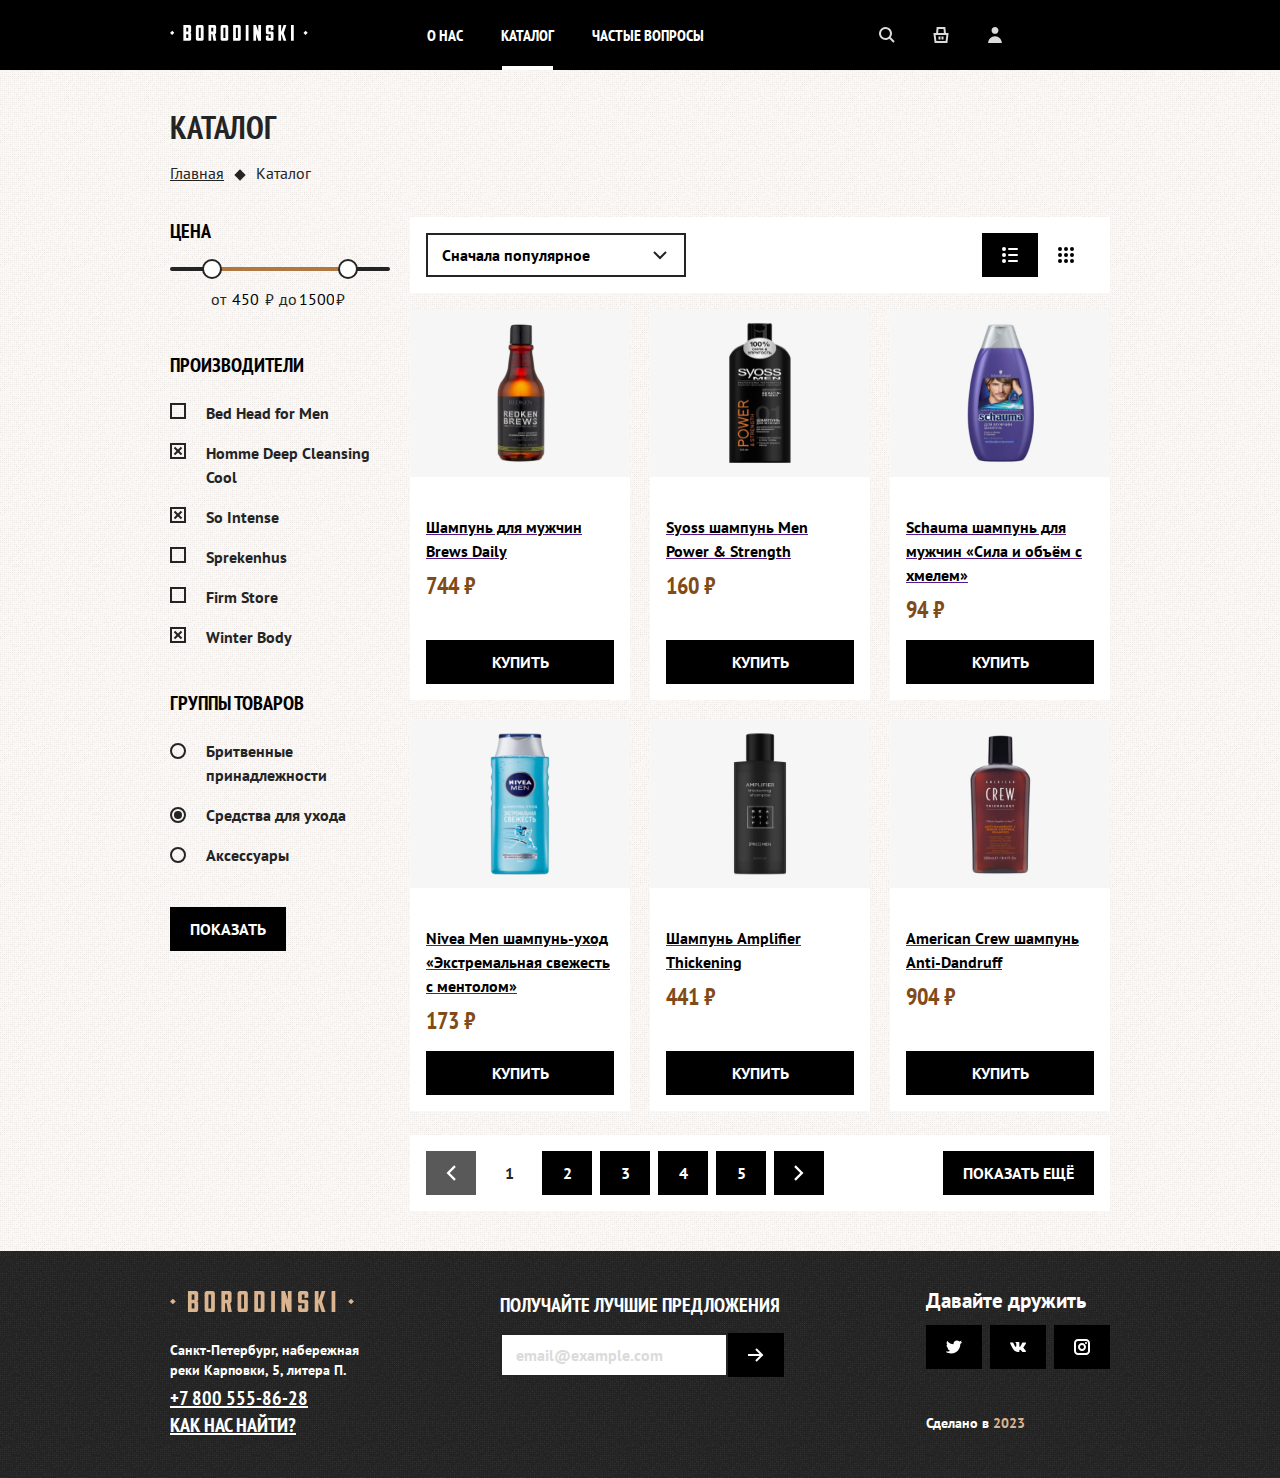
==== catalog.html @ c869b773 "чекбоксы, исправление ошибок в разметке" ====
<!DOCTYPE html>
<html lang="ru">
<head>
    <meta charset="UTF-8">
    <meta http-equiv="X-UA-Compatible" content="IE=edge">
    <meta name="viewport" content="width=device-width, initial-scale=1.0">
    <meta name="keywords" content="шампуни, гели, аксессуары, для мужчин">
    <meta name="description" content="Каталог барбершопа «Бородинский». Лучшие шампуни и аксессуары у нас!">
    <link rel="stylesheet" href="css/style.css">
    <link type="image/x-icon" href="images/icons/icons8-парикмахерская-16.png" rel="icon">
    <title>Каталог</title>
</head>
<body>
    <header class="page-header">
        <nav class="navigation">
            <a class="navigation-logo" href="index.html">
                <img class="page-header-logo" src="images/logo.png" alt="Логотип барбершоп «Бородинский»" width="138px" height="16px">
            </a>
            <ul class="navigation-list">
                <li class="navigation-item">
                  <a class="navigation-link" href="about.html">О нас</a>
                </li>
                <li class="navigation-item">
                  <a class="navigation-link navigation-link-current" href="catalog.html">Каталог</a>
                </li>
                <li class="navigation-item">
                  <a class="navigation-link" href="faq.html">Частые вопросы</a>
                </li>
              </ul>
              <ul class="navigation-list navigation-user">
                <li class="navigation-item">
                  <a class="navigation-link" href="#">
                    <svg class="navigation-icon" aria-hidden="true" focusable="false" width="16" height="16" xmlns="http://www.w3.org/2000/svg">
                      <path fill-rule="evenodd" clip-rule="evenodd" d="M11 6.5a4.5 4.5 0 11-9 0 4.5 4.5 0 019 0zm-.665 5.249a6.5 6.5 0 111.414-1.414l3.958 3.958-1.414 1.414-3.958-3.958z" />
                    </svg>
                    <span class="visually-hidden">Поиск</span>
                  </a>
                </li>
                <li class="navigation-item">
                  <a class="navigation-link" href="#">
                    <svg class="navigation-icon" aria-hidden="true" focusable="false" width="16" height="16" xmlns="http://www.w3.org/2000/svg">
                      <path fill-rule="evenodd" clip-rule="evenodd" d="M3.09 6L3.577.905 3.662 0h8.676l.086.905L12.909 6h2.724l-.14 1.124-1 8-.11.876H1.617l-.11-.876-1-8L.368 6H3.09zM5.1 6h5.8l-.38-4H5.48L5.1 6zm-1.717 8l-.75-6h10.734l-.75 6H3.383zM8.5 9.5v3h2v-3h-2zm-3 3v-3h2v3h-2z" />
                    </svg>
                    <span class="visually-hidden">Корзина</span>
                  </a>
                </li>
                <li class="navigation-item">
                  <a class="navigation-link" href="#">
                    <svg class="navigation-icon" width="16" height="16" viewBox="0 0 12 14" fill="none" xmlns="http://www.w3.org/2000/svg">
                        <path fill-rule="evenodd" clip-rule="evenodd" d="M6 6C7.65685 6 9 4.65685 9 3C9 1.34315 7.65685 0 6 0C4.34315 0 3 1.34315 3 3C3 4.65685 4.34315 6 6 6ZM6 8C2.68629 8 0 10.6863 0 14H12C12 10.6863 9.31371 8 6 8Z"/>
                    </svg>
                    <span class="visually-hidden">Профиль</span>
                  </a>
                </li>
              </ul>
        </nav>
    </header>

    <main class="main-inner">         
        <div class="page-container">
            <header class="inner-header">
                <h1 class="inner-header-title">Каталог</h1>
                <ul class="breadcrumbs">
                    <li class="breadcrumbs-item">
                        <a href="index.html" class="breadcrumbs-link">Главная</a>
                    </li>
                    <li class="breadcrumbs-item">
                        <a href="#" class="breadcrumbs-link">Каталог</a>
                    </li>
                </ul>
            </header>
            <section class="catalog-products">
                <h2 class="visually-hidden" hidden>Список товаров с фильтрами</h2>
                <section class="catalog-products">
                    <!--временно добавим атрибут hidden, чтобы заголовок не рушил сетку-->
                    <h2 class="visually-hidden" hidden>Список товаров с фильтрами</h2>
                    <!-- Фильтрация -->
                    <form class="catalog-filter" action="https://echo.htmlacademy.ru/" method="get">
                        <fieldset class="catalog-filter-group">
                            <legend class="catalog-filter-title">Цена</legend>
              
                            <div class="range">
                                <div class="range-scale">
                                    <div class="range-bar" style="left: 42px; width: 136px">
                                        <button class="range-toggle toggle-min">
                                            <span class="visually-hidden">Изменить минимальную цену.</span>
                                        </button>
                                        <button class="range-toggle toggle-max">
                                            <span class="visually-hidden">Изменить максимальную цену.</span>
                                        </button>
                                    </div>
                                </div>
              
                                <div class="range-wrapper-inputs">
                                    <label class="catalog-filter-label">
                                        от <input class="range-input" type="number" value="450" name="min-price" style="width: 39px"> ₽
                                    </label>
                                    <label class="catalog-filter-label">
                                        до <input class="range-input" type="number" value="1500" name="max-price" style="width: 39px"> ₽
                                    </label>
                                </div>
                            </div>
                          </fieldset>

                      <fieldset class="catalog-filter-group">
                        <legend class="catalog-filter-title">Производители</legend>
                        <ul class="catalog-filter-list">
                          <li class="catalog-filter-item">
                            <label class="control">
                                <input class="visually-hidden control-input" type="checkbox" name="bed-head-for-men">
                                <span class="control-mark"></span>
                                <span class="control-label">Bed Head for Men</span>
                            </label>
                          </li>
                          <li class="catalog-filter-item">
                            <label class="control">
                                <input class="visually-hidden control-input" type="checkbox" name="homme-deep-cleansing-cool" checked>
                                <span class="control-mark"></span>
                                <span class="control-label">Homme Deep Cleansing Cool</span>
                            </label>
                          </li>
                          <li class="catalog-filter-item">
                            <label class="control">
                                <input class="visually-hidden control-input" type="checkbox" name="so-intense" checked>
                                <span class="control-mark"></span>
                                <span class="control-label">So Intense</span>
                            </label>
                          </li>
                          <li class="catalog-filter-item">
                            <label class="control">
                                <input class="visually-hidden control-input" type="checkbox" name="sprekenhus">
                                <span class="control-mark"></span>
                                <span class="control-label">Sprekenhus</span>
                            </label>
                          </li>
                          <li class="catalog-filter-item">
                            <label class="control">
                                <input class="visually-hidden control-input" type="checkbox" name="firm-storе">
                                <span class="control-mark"></span>
                                <span class="control-label">Firm Storе</span>
                            </label>
                          </li>
                          <li class="catalog-filter-item">
                            <label class="control">
                                <input class="visually-hidden control-input" type="checkbox" name="winter-body" checked>
                                <span class="control-mark"></span>
                                <span class="control-label">Winter Body</span>
                            </label>
                          </li>
                        </ul>
                      </fieldset>
              
                      <fieldset class="catalog-filter-group">
                        <legend class="catalog-filter-title">Группы товаров</legend>
                        <ul class="catalog-filter-list">
                          <li class="catalog-filter-item">
                            <label class="control">
                              <input class="visually-hidden control-input" type="radio" name="product-group" value="shaving-supplies">
                              <span class="control-mark"></span>
                            <span class="control-label">Бритвенные принадлежности</span>
                            </label>
                          </li>
                          <li class="catalog-filter-item">
                            <label class="control">
                              <input class="visually-hidden control-input" type="radio" name="product-group" value="care-products" checked>
                              <span class="control-mark"></span>
                            <span class="control-label">Средства для ухода</span>
                            </label>
                          </li>
                          <li class="catalog-filter-item">
                            <label class="control">
                              <input class="visually-hidden control-input" type="radio" name="product-group" value="accessories">
                              <span class="control-mark"></span>
                            <span class="control-label">Аксессуары</span>
                            </label>
                          </li>
                        </ul>
                      </fieldset>
                      <button class="button" type="submit">Показать</button>
                    </form>
                <div class="catalog-right-column">
                        <div class="sorting-container">
                            <form class="sorting-type">
                              <div class="select">
                                  <label class="visually-hidden" for="sorting">Сортировка</label>
                                  <select class="select-control" id="sorting" name="sorting">
                                    <option value="popular">Сначала популярное</option>
                                    <option value="cheap">Сначала дешёвое</option>
                                    <option value="expensive">Сначала дорогое</option>
                                  </select>
                              </div>
                              <button class="visually-hidden" type="submit">Отсортировать продукты</button>
                            </form>
                  
                            <a href="#" class="card-grid-toggle" >
                                <svg width="16" height="16" aria-hidden="true" focusable="false" xmlns="http://www.w3.org/2000/svg" viewBox="0 0 16 16">
                                    <path d="M2 0a2 2 0 100 4 2 2 0 000-4zm0 6a2 2 0 100 4 2 2 0 000-4zm-2 8a2 2 0 114 0 2 2 0 01-4 0zM7 1a1 1 0 000 2h8a1 1 0 100-2H7zM6 8a1 1 0 011-1h8a1 1 0 110 2H7a1 1 0 01-1-1zm1 5a1 1 0 100 2h8a1 1 0 100-2H7z" />
                                </svg>
                                <span class="visually-hidden">Показать список</span>
                            </a>
                            <a href="#" class="card-grid-toggle card-grid-toggle-current" >
                                <svg width="16" height="16" viewbox="0 0 16 16" fill="none" xmlns="http://www.w3.org/2000/svg"><path fill-rule="evenodd" clip-rule="evenodd" d="M0 2a2 2 0 1 1 4 0 2 2 0 0 1-4 0Zm6 0a2 2 0 1 1 4 0 2 2 0 0 1-4 0Zm10 0a2 2 0 1 0-4 0 2 2 0 0 0 4 0ZM0 8a2 2 0 1 1 4 0 2 2 0 0 1-4 0Zm10 0a2 2 0 1 0-4 0 2 2 0 0 0 4 0Zm2 0a2 2 0 1 1 4 0 2 2 0 0 1-4 0Zm-8 6a2 2 0 1 0-4 0 2 2 0 0 0 4 0Zm2 0a2 2 0 1 1 4 0 2 2 0 0 1-4 0Zm10 0a2 2 0 1 0-4 0 2 2 0 0 0 4 0Z"/>
                                </svg>
                                <span class="visually-hidden">Показать карточки</span>
                            </a>
                        </div>
                    <ul class="product-list">
                        <li class="product-card">
                            <a href="product.html" class="product-card-image-link">
                                <img class="product-card-image" src="images/images-catalog/catalog-1.jpg" alt="" width="220px" height="168px">                                
                            </a>
                            <div class="product-card-content">
                                <a href="" class="product-card-title-link">
                                    <h3 class="product-card-title">
                                        Шампунь для мужчин Brews Daily
                                    </h3>
                                </a>
                                <span class="product-card-price">
                                    744 ₽
                                </span>
                                <a href="#" class="product-card-button button">
                                    Купить
                                </a>
                            </div>
                        </li>
                        <li class="product-card">
                            <a href="#" class="product-card-image-link">
                                <img class="product-card-image" src="images/images-catalog/catalog-2.jpg" alt="" width="220px" height="168px">      
                            </a>
                            <div class="product-card-content">
                                <a href="" class="product-card-title-link">
                                    <h3 class="product-card-title">
                                        Syoss шампунь Men Power & Strength
                                    </h3>
                                </a>
                                <span class="product-card-price">
                                    160 ₽
                                </span>
                                <a href="#" class="product-card-button button">
                                    Купить
                                </a>
                            </div>
                        </li>
                        <li class="product-card">
                            <a href="#" class="product-card-image-link">
                                <img class="product-card-image" src="images/images-catalog/catalog-3.jpg" alt="" width="220px" height="168px">                                
                            </a>
                            <div class="product-card-content">
                                <a href="" class="product-card-title-link">
                                    <h3 class="product-card-title">
                                        Schauma шампунь для мужчин «Сила и объём с хмелем»
                                    </h3>
                                </a>
                                <span class="product-card-price">
                                    94 ₽
                                </span>
                                <a href="#" class="product-card-button button">
                                    Купить
                                </a>
                            </div>
                        </li>
                        <li class="product-card">
                            <a href="#" class="product-card-image-link">
                                <img class="product-card-image" src="images/images-catalog/catalog-4.jpg" alt="" width="220px" height="168px">                                
                            </a>
                            <div class="product-card-content">
                                <a class="product-card-title-link" href="">
                                    <h3 class="product-card-title">
                                        Nivea Men шампунь-уход  «Экстремальная свежесть с ментолом»
                                    </h3>
                                </a>
                                <span class="product-card-price">
                                    173 ₽
                                </span>
                                <a href="#" class="product-card-button button">
                                    Купить
                                </a>
                            </div>
                        </li>
                        <li class="product-card">
                            <a href="#" class="product-card-image-link">
                                <img class="product-card-image" src="images/images-catalog/catalog-5.jpg" alt="" width="220px" height="168px">                               
                            </a>
                            <div class="product-card-content">
                                <a href="" class="product-card-title-link"">
                                    <h3 class="product-card-title">
                                        Шампунь Amplifier Thickening
                                    </h3>
                                </a>
                                <span class="product-card-price">
                                    441 ₽
                                </span>
                                <a href="#" class="product-card-button button">
                                    Купить
                                </a>
                            </div>
                        </li>
                        <li class="product-card">
                            <a href="#" class="product-card-image-link">
                                <img class="product-card-image" src="images/images-catalog/catalog-6.jpg" alt="" width="220px" height="168px">                          
                            </a>
                            <div class="product-card-content">
                                <a href="" class="product-card-title-link">
                                    <h3 class="product-card-title">
                                        American Crew шампунь Anti-Dandruff
                                    </h3>
                                </a>
                                <span class="product-card-price">
                                    904 ₽
                                </span>
                                <a href="#" class="product-card-button button">
                                    Купить
                                </a>
                            </div>
                        </li>
                    </ul>
                    <div class="pagination-container">
                        <ul class="pagination">
                            <li class="pagination-item">
                                <a class="pagination-link pagination-prev pagination-disabled">
                                    <span class="visually-hidden">Предыдущая страница</span>
                                </a>
                            </li>
                            <li class="pagination-item">
                                <a class="pagination-link pagination-current">1</a>
                            </li>
                            <li class="pagination-item">
                                <a href="#" class="pagination-link">2</a>
                            </li>
                            <li class="pagination-item">
                                <a href="#" class="pagination-link">3</a>
                            </li>
                            <li class="pagination-item">
                                <a href="#" class="pagination-link">4</a>
                            </li>
                            <li class="pagination-item">
                                <a href="#" class="pagination-link">5</a>
                            </li>
                            <li class="pagination-item">
                                <a class="pagination-link pagination-next" href="#">
                                    <span class="visually-hidden">Следующая страница</span>
                                </a>
                            </li>
                        </ul>
                        <button class="button pagination-show-more" type="button">Показать ещё</button>
                    </div>
                </div>
            </section>
        </div>
    </main>

    <footer class="page-footer">
        <div class="page-footer-container">
            <section class="footer-contacts">
                <h2 class="visually-hidden">Контакты</h2>
                <img class="footer-contacts-logo" src="images/logo-footer.svg" alt="Логотип барбершоп «Бородинский»" >
                <address>
                    <p class="about-text">Санкт-Петербург, набережная реки Карповки, 5, литера П.</p>
                    <a class="footer-contacts-address-phone" href="tel:+78005558628">+7 800 555-86-28</a>
                </address>
                <a href="#" class="footer-contacts-map-link">Как нас найти?</a>
            </section>
            <section class="newsletter">
                <h2 class="page-footer-title">Получайте лучшие предложения</h2>
                <form class="newsletter-form" action="https://echo.htmlacademy.ru/" method="post">
                    <p class="newsletter-email">
                        <label class="visually-hidden" for="newsletter-email">Email</label>
                        <input class="field" id="newsletter-email" type="email" placeholder="email@example.com" name="newsletter-email" required>
                    </p>
                    <button class="button newsletter-button" type="submit">
                        <span class="visually-hidden">Отправить</span>
                    </button>
                </form>
            </section>
            <section class="footer-social">
                <h2 class="footer-social-title">Давайте дружить</h2>
                <ul class="footer-social-list">
                    <li class="footer-social-item">
                        <a class="footer-social-link footer-social-tw" href="#">
                            <span class="visually-hidden">Твиттер</span>
                        </a>
                    </li>
                    <li class="footer-social-item">
                        <a class="footer-social-link footer-social-vk" href="#">
                            <span class="visually-hidden">Вконтакте</span>
                        </a>
                    </li>
                    <li class="footer-social-item">
                        <a class="footer-social-link footer-social-instagram" href="#" >
                            <span class="visually-hidden">Инстаграм</span>
                        </a>
                    </li>
                </ul>
                <p class="about-text">Сделано в <span class="year">2023</span></p>
            </section>
        </div>
    </footer>
</body>
</html>
---- css/style.css ----
*:not(a), /* Исправление отцентровки иконок в навигации сайта*/
*::after,
*::before {
    box-sizing: border-box;
    margin: 0;
    padding: 0;
}

@font-face {
    font-family: "PT Sans";
    font-style: normal;
    font-weight: 400;
    font-display: swap;
    src: url(../fonts/PTSans-Regular.ttf) format("truetype");
    font-display: swap;
}

@font-face {
    font-family: "PT Sans";
    font-style: italic;
    font-weight: 400;
    font-display: swap;
    src: url(../fonts/PTSans-Italic.ttf) format("truetype");
    font-display: swap;
}

@font-face {
    font-family: "PT Sans";
    font-style: normal;
    font-weight: 700;
    font-display: swap;
    src: url(../fonts/PTSans-Bold.ttf) format("truetype");
    font-display: swap;
}

@font-face {
    font-family: "PT Sans";
    font-style: italic;
    font-weight: 700;
    font-display: swap;
    src: url(../fonts/PTSans-BoldItalic.ttf) format("truetype");
    font-display: swap;
}

@font-face {
    font-family: "PT Sans Narrow";
    font-style: normal;
    font-weight: 700;
    font-display: swap;
    src: url(../fonts/PTSansNarrow-Bold.ttf) format("truetype");
    font-display: swap;
}

html {
    height: 100%;
}

body {
    display: flex;
    flex-direction: column;
    min-height: 100%;
    font-family: "PT Sans", sans-serif;
    font-size: 16px;
    line-height: 24px;
    color: #242424;
    background-color: #fbf7f4;
}

.visually-hidden {
    position: absolute;
    width: 1px;
    height: 1px;
    clip: rect(0 0 0 0);
    overflow: hidden;
}

.button {
    display: inline-block;
    box-sizing: border-box;
    padding: 14px 20px;
    font-family: "PT Sans", sans-serif;
    font-size: 16px;
    line-height: 16px;
    font-weight: 700;
    text-align: center;
    color: #FFFFFF;
    background-color: #000000;
    border: none;
    text-transform: uppercase;
    text-decoration: none;
    cursor: pointer;
}

.button:hover,
.footer-social-link:hover {
    background-color: #814B18;
}

.button:focus,
.footer-social-link:focus {
    outline: 2px solid #dbb590;
    background-color: #4e2e0e;
}

.button:disabled {
    color: #e7e7e7;
    background-color: #595959;
}

.button:disabled:hover {
    background-color: #595959;
    outline: none;
    cursor: default;
}

.button-all {
    padding-right: 44px;
    background-image: url(../images/icons/arrow-right.svg);
    background-repeat: no-repeat;
    background-size: 16px 16px;
    background-position: center right 15px;
}

.button-feedback {
    background-color: #FFFFFF;
    color: #242424;
}

.button-feedback:hover {
    background-color: #DBB590;
  }
  
  .button-feedback:focus {
    outline: 2px solid #AF7842;
    background-color: #DBB590;
  }

.button + .button {
    margin-left: 16px;
}

.page-header {
    color: #FFFFFF;
    background: #000000;
}

.navigation {
    display: flex;
    width: 940px;
    margin: 0 auto;
}

.navigation-list {
    display: flex;
    flex-wrap: wrap;
    width: 470px;
    list-style-type: none;
}

.navigation-user  {
    max-width: 250px;
    margin-left: auto;
}

.navigation-link {
    position: relative;
    display: block;
    padding: 24px 19px;
    font-family: "PT Sans Narrow", sans-serif;
    line-height: 22px;
    font-weight: 700;
    text-align: center;
    color: #FFFFFF;
    background-color: #000000;
    text-decoration: none;
    text-transform: uppercase;
}

.navigation-link:hover {
    background-color: #595959;
}

.navigation-link:focus {
    box-shadow: inset 0 0 0 4px #e7e7e7;
    outline: none;
}

.navigation-user .navigation-link {
    min-width: 16px;
    min-height: 22px;
}

.navigation-link-login {
    padding-left: 44px;
}

.navigation-link-login .navigation-icon {
    right: auto;
    left: 20px;
    margin: auto 0;
}

.navigation-icon {
    position: absolute;
    top: 0;
    right: 0;
    bottom: 0;
    left: 0;
    margin: auto;
    fill: #DBDBDB;
}

.navigation-link:hover .navigation-icon {
    fill: #242424;
}

.navigation-link:focus .navigation-icon {
    fill: #DBDBDB;
}

.navigation-link-current::before {
    position: absolute;
    right: 20px;
    left: 20px;
    bottom: 0;
    height: 4px;
    background-color: #FFFFFF;
    content: "";
}

.main-container {
    flex-grow: 1;
    padding-top: 64px;
    padding-bottom: 60px;
}

.main-index {
    background-image: url(../images/index-bg.jpg);
    background-color: #000000;
    background-size: 100% auto;
    background-repeat: no-repeat;
    color: #FFFFFF;
}

.main-inner {
    padding: 40px;
    color:#242424;
    background-color: #FBF7F4;
    background-image: url(../images/noisy-texture-80x80-o8-d27-c-1f1f1f-t1\ 3.png);
}

.page-container {
    width: 940px;
    margin: 0 auto;
}

.logo {
    display: block;
    margin: 0 auto;
    margin-bottom: 64px;
}

.advantages {
    padding-bottom: 68px;
}

.advantages-title {
    position: relative;
    font-family: 'PT Sans Narrow', sans-serif;
    font-style: normal;
    font-weight: 700;
    font-size: 32px;
    line-height: 35px;
    text-transform: uppercase;
    color: #FFFFFF;
    margin-bottom: 56px;
}

.advantages-title::before {
    position: absolute;
    bottom: -40px;
    left: 50%;
    width: 18px;
    height: 18px;
    margin-left: -9px;
    background-color: #FFFFFF;
    content: "";
    transform: rotate(45deg);
}

.advantages-list {
    display: flex;
    justify-content: space-between;
    text-align: center;
    list-style-type: none;
    color: #FFFFFF;
}

.advantages-item {
    width: 277px;
}

.index-columns {
    position: relative;
    display: flex;
    justify-content: space-between;
    color: #242424;
    background: url(../images/noisy-texture-80x80-o8-d27-c-1f1f1f-t1\ 3.png), #FBF7F4;
    margin-bottom: 32px;
    padding: 40px;
}

.index-columns::after {
    content: "";
    position: absolute;
    top: 40px;
    bottom: 40px;
    width: 0;
    border-right: 1px dashed #595959;
}

.index-columns:first-of-type::after {
    left: 470px;
}

.index-columns:last-of-type::after {
    left: 430px;
}

.index-columns:last-child {
    margin-bottom: 0;
}

.services {
    width: 390px;
    text-transform: uppercase;
}

.services-title {
    font-family: 'PT Sans Narrow', sans-serif;
    font-style: normal;
    font-weight: 700;
    font-size: 32px;
    line-height: 35px;
    text-transform: uppercase;
    margin-bottom: 28px;
}

.services-list {
    font-size: 20px;
    line-height: 28px;
    font-weight: 700;
    list-style-type: none;
    margin-bottom: 30px;
}

.services-item {
    display: flex;
    align-items: baseline;
    justify-content: space-between;
    margin-bottom: 22px;
}

.services-item::before {
    flex-grow: 1;
    order: 2;
    margin-right: 16px;
    margin-left: 16px;
    border-bottom: 2px dotted rgba(89, 89, 89, 0.5);
    content: "";
}

.services-price {
    order: 3;
    color: #AF7842;
}

.gallery-title {
    font-family: 'PT Sans Narrow', sans-serif;
    font-style: normal;
    font-weight: 700;
    font-size: 32px;
    line-height: 35px;
    text-transform: uppercase;
    color: #242424;
    margin-bottom: 28px;
}

.gallery {
    width: 390px;
}

.slider-wrapper {
    position: relative;
}

.slider-image {
    display: block;
}

.slider-controls {
    position: absolute;
    top: 50%;
    display: flex;
    justify-content: space-between;
    width: 100%;
    transform: translateY(-50%);
}

.slider-button {
    width: 48px;
    height: 60px;
    color: #FFFFFF;
    background-color: #000000;
    border: none;
    background-image: url(../images/icons/arrow-right.svg);
    background-position:  center;
    background-repeat: no-repeat; 
    cursor: pointer;
}

.slider-button:hover {
    background-color: #814b18;
}

.slider-button:focus {
    outline: 2px solid #DBB590;
    background-color: #4e2e03;
}

.slider-prev {
    transform: rotate(180deg);
}

.slider-pagination {
    display: flex;
    flex-wrap: wrap;
    justify-content: center;
    list-style-type: none;
}

.slider-pagination-item {
    margin: 0 4px;
}

.slider-pagination-button {
    width: 8px;
    height: 8px;
    background-color: #bdbdbd;
    border: none;
    border-radius: 50%;
    cursor: pointer;
}

.slider-pagination-button:hover {
    background-color: #af7842;
    transition: 0.2s;
}

.slider-pagination-button:focus {
    outline: none;
    background-color: #dbb590;
}

.slider-pagination-button-current {
    background-color: #000000;
}

.contacts {
    font-weight: 700;
    width: 350px;
}

.contacts-title {
    font-family: 'PT Sans Narrow', sans-serif;
    font-style: normal;
    font-size: 32px;
    line-height: 35px;
    text-transform: uppercase;
    margin-bottom: 24px;
}

.contacts-subtitle {
    font-family: 'PT Sans Narrow', sans-serif;
    font-style: normal;
    font-size: 20px;
    line-height: 28px;
    text-transform: uppercase;
    color: #AF7842;
    margin-bottom: 8px;
}

.contacts-schedule {
    list-style-type: none;
}

.contacts-navigation {
    margin-top: 21px; 
}

.contacts-address-text {
    font-family: 'PT Sans', sans-serif;
    font-style: normal;
    font-weight: 700;
    font-size: 16px;
    line-height: 24px;
    color: #242424;
    margin-bottom: 8px;
}

.contacts-phone {
    display: block;
    font-family: 'PT Sans Narrow', sans-serif;
    font-style: normal;
    font-size: 24px;
    line-height: 29px;
    text-decoration-line: underline;
    text-transform: uppercase;
    color: #242424;
    margin-bottom: 22px;
}

.appointment {
    width: 430px;
}

.appointment-info {
    font-family: 'PT Sans', sans-serif;
    font-style: normal;
    font-weight: 400;
    font-size: 14px;
    line-height: 20px;
    color: #595959;
    margin-bottom: 24px;
}

.appointment-title {
    font-family: 'PT Sans Narrow', sans-serif;
    font-style: normal;
    font-weight: 700;
    font-size: 32px;
    line-height: 35px;
    text-transform: uppercase;
    color: #242424;
    margin-bottom: 28px;
}

.appointment-form {
    display: grid;
    grid-template-columns: 115px 74px 208px;
    gap: 20px;
}

.appointment-form-name {
    grid-column: 1 / -1;
}

.appointment-submit {
    grid-column: 1 / -1;
    justify-self: start;
    margin-top: 9px;
}

.field-group label,
.field-group input {
    display: block;
    width: 100%;
}

.field-group {
    display: flex;
    flex-direction: column;
}

.field {
    padding: 8px 14px;
    background-color: #FFFFFF;
    border: 2px solid #242424;
    font-family: inherit;
    font-style: normal;
    font-weight: 700;
    font-size: 16px;
    line-height: 24px;
    color: #BDBDBD;
}

.field:hover, 
.field:focus {
    border-color: #af7842;
}

.field:focus {
    outline: 2px solid #DBB590;
}

.field:disabled,
.field:disabled:hover {
    color: #595959;
    background-color: #dbb590;
    border-color: #595959;
}

.field:invalid {
    box-shadow: none;
}

.field:focus:invalid {
    border-color: #ea5454;
}

.field::placeholder {
    color: #DBDBDB;
    opacity: 1;
}

.form-label {
    line-height: 22px;
    font-weight: 700;
    text-transform: uppercase;
    color: #242424;
    margin-bottom: 8px;
}

.form-label-icon {
    position: relative;
    padding-right: 16px;
}

.info {
    position: absolute;
    width: 16px;
    height: 16px;
    margin-top: 4px;
    margin-left: 2px;
    background-color: transparent;
    border: none;
    background-image: url(../images/icons/info.svg);
    background-repeat: no-repeat;
    background-position: center;
}

.page-footer {
    font-family: 'PT Sans', sans-serif;
    font-style: normal;
    font-weight: 700;
    font-size: 14px;
    line-height: 20px;
    color: #FFFFFF;
    background: url(../images/bg-footer.png), #242424;
    background-repeat: repeat;
}

.page-footer-container {
    display: flex;
    width: 940px;
    margin: 0 auto;
    padding: 40px 0;
}

.footer-contacts-logo {
    display: block;
    margin-bottom: 27px;
}

.page-footer-title {
    display: block;
    font-family: 'PT Sans Narrow', sans-serif;
    font-style: normal;
    font-weight: 700;
    font-size: 20px;
    line-height: 28px;
    margin-bottom: 14px;
    text-transform: uppercase;
    color: #FFFFFF;
    margin-bottom: 14px;
}

.footer-contacts {
    width: 190px;
    margin-right: 140px;
}

.footer-social {
    margin-left: auto;
    max-width: 190px;
}

.footer-social-title {
    display: block;
    margin-bottom: 14px;
}

.footer-social-list {
    display: flex;
    flex-wrap: wrap;
    margin-bottom: 36px;
    list-style-type: none;
}

.footer-social-item {
    width: 56px;
    height: 44px;
    margin-right: 8px;
    margin-bottom: 8px;
    background-color: #000000;
}

.footer-social-item:nth-child(3n) {
    margin-right: 0;
}

.footer-social-link {
    display: block;
    height: 44px;
    background-color: #000000;
    background-repeat: no-repeat;
    background-position: center;
    background-size: 16px 16px;
}

.footer-social-instagram {
    background-image: url(../images/icons/logo-inst.svg);
}

.footer-social-tw {
    background-image: url(../images/icons/logo-tw.svg);
}

.footer-social-vk {
    background-image: url(../images/icons/logo-vk.svg);
}

.page-footer a {
    color:#FFFFFF;
}

.page-footer .year {
    font-size: 14px;
    color: #DBB590;
}

.footer-contacts-address {
    margin-bottom: 16px;
}

.page-footer .about-text {
    font-family: 'PT Sans', sans-serif;
    font-style: normal;
    font-weight: 700;
    font-size: 14px;
    line-height: 20px;
    color: #FFFFFF;
    margin-bottom: 4px;
}

.footer-contacts .footer-contacts-address-phone{
    display: block;
    font-family: 'PT Sans Narrow', sans-serif;
    font-style: normal;
    font-weight: 700;
    font-size: 20px;
    line-height: 28px;
    text-decoration-line: underline;
    text-transform: uppercase;
}

.footer-contacts-map-link {
    display: block;
    font-family: 'PT Sans Narrow', sans-serif;
    font-style: normal;
    font-weight: 700;
    font-size: 20px;
    line-height: 26px;
    text-decoration-line: underline;
    text-transform: uppercase;
    color: #FFFFFF;
}

.newsletter-form {
    display: flex;
}

.newsletter-email {
    flex-grow: 1;
}

.newsletter-email .field {
    width: 100%;
}

.newsletter-button {
    width: 56px;
    height: 44px;
    background-image: url(../images/icons/arrow-tail-right.svg);
    background-repeat: no-repeat;
    background-position: center;
    background-size: 16px 16px;
}

.navigation-logo {
    width: 140px;
    margin-right: 100px;
    align-self: center;
}

.inner-header-title {
    font-family: 'PT Sans Narrow', sans-serif;
    font-style: normal;
    font-weight: 700;
    font-size: 32px;
    line-height: 35px;  
    margin-bottom: 16px;
    text-transform: uppercase;
    color: #242424;
}

.breadcrumbs {
    display: flex;
    color: #242424;
    list-style-type: none;
    margin-bottom: 32px;
}

.breadcrumbs-link {
    color: inherit;
}

.breadcrumbs-item {
    position: relative;
    margin-right: 32px;
}

.breadcrumbs-item:last-child a {
    text-decoration: none;
}

.breadcrumbs-item::after {
    position: absolute;
    top: 10px;
    right: -20px;
    width: 8px;
    height: 8px;
    background-color: #242424;
    content: "";
    transform: rotate(45deg);
}

.breadcrumbs-item:last-of-type::after {
    content: none;
}

.catalog-products {
    display: flex;
}

.catalog-filter-group {
    border: none;
    margin-bottom: 40px;
}

.catalog-filter-title {
    font-family: 'PT Sans Narrow', sans-serif;
    font-style: normal;
    font-weight: 700;
    font-size: 20px;
    line-height: 28px;
    text-transform: uppercase;
    color: #000000;
    margin-bottom: 22px;
}

.catalog-filter {
    width: 220px;
    margin-right: 20px;
}

.range-scale {
    position: relative;
    height: 4px;
    margin-bottom: 16px;
    background-color: #242424;
    border-radius: 2px;
}
  
.range-bar {
    position: absolute;
    height: 4px;
    background-color: #AF7842;
}
  
.range-toggle {
    position: absolute;
    width: 20px;
    height: 20px;
    background: #FFFFFF;
    border: 2px solid #242424;
    border-radius: 50%;
    cursor: pointer;
}

.range-toggle:hover {
    background-color: #DBB590;
}

.range-toggle:active,
.range-toggle:focus {
    outline: 3px solid #DBB590;
}

.toggle-min {
    top: -8px;
    left: -10px;
}

.toggle-max {
    top: -8px;
    right: -10px;
}

.range-scale {
    position: relative;
    height: 4px;
    margin-bottom: 16px;
    background-color: #242424;
    border-radius: 2px;
}
  
.range-bar {
    position: absolute;
    height: 4px;
    background-color: #AF7842;
}
  
.range-toggle {
    position: absolute;
    width: 20px;
    height: 20px;
    background: #FFFFFF;
    border: 2px solid #242424;
    border-radius: 50%;
    cursor: pointer;
}
  
.range-toggle:hover {
    background-color: #DBB590;
}
  
.range-toggle:active,
.range-toggle:focus {
    outline: 3px solid #DBB590;
}
  
.toggle-min {
    top: -8px;
    left: -10px;
}

.toggle-max {
    top: -8px;
    right: -10px;
}

.range-wrapper-inputs {
    display: flex;
    justify-content: center;
}

.catalog-filter-label {
    display: flex;
    margin-right: 5px;
}

.range-input {
    width: 30px;
    padding: 0 2px;
    font: inherit;
    text-align: center;
    background-color: transparent;
    border: none;
    appearance: textfield;
}

.range-input::-webkit-outer-spin-button,
.range-input::-webkit-inner-spin-button {
    appearance: none;
}

.control {
    position: relative;
    display: block;
    padding-left: 36px;
}

.control-mark {
    position: absolute;
    top: 2px;
    left: 0;
    width: 16px;
    height: 16px;
    border: 2px solid #242424;
}

.control-label {
    line-height: 22px;
    font-weight: 700;
}

.catalog-filter-list {
    list-style-type: none;
}

.catalog-filter-item:not(:last-child) {
    margin-bottom: 16px;
}

.control:hover .control-mark{
    border-color: #814B18;
}

.control:disabled + .control-mark {
    border-color: #242424;
}

.catalog-right-column {
    width: 700px;
}

.control-input[type="checkbox"]:checked + .control-mark::before,
.control-input[type="checkbox"]:checked + .control-mark::after {
    position: absolute;
    top: 5px;
    left: 1px;
    height: 2px;
    width: 10px;
    background-color: #242424;
    content: "";
}

.control-input[type="checkbox"]:checked + .control-mark::before {
    transform: rotate(-45deg);
}

.control-input[type="checkbox"]:checked + .control-mark::after {
    transform: rotate(45deg);
}


.control-input[type="radio"] + .control-mark {
    top: 4px;
    border-radius: 50%;
}

.control-input[type="radio"]:checked + .control-mark::before {
    content: "";
    position: absolute;
    top: 2px;
    left: 2px;
    width: 8px;
    height: 8px;
    background-color: #242424;
    border-radius: 50%;
}

.sorting-container {
    display: flex;
    margin-bottom: 16px;
    padding: 16px;
    background-color: #FFFFFF;
    color: #242424;
}

.card-grid-toggle {
    display: flex;
    align-items: center;
    justify-content: center;
    width: 56px;
    height: 44px;
    background: #000000;
}

.card-grid-toggle svg {
    fill: #FFFFFF;
}

.card-grid-toggle:hover {
    background-color: #814B18;
}

.card-grid-toggle:focus {
    outline: 2px solid #DBB590;
    background-color: #4e2e0e;
}

.card-grid-toggle:focus svg,
.card-grid-toggle:hover svg {
    fill: #FFFFFF;
}

.card-grid-toggle-current {
    background-color: #FFFFFF;
}

.card-grid-toggle-current svg {
    fill: #000000;
}

.sorting-type {
    margin-right: auto;
}

.select {
    position: relative;
    display: flex;
    align-items: center;
    width: 260px;
}

.select-control {
    width: 100%;
    padding: 8px 14px;
    font: inherit;
    font-weight: 700;
    background-color: #FFFFFF;
    border: 2px solid #242424;
    background-image: url(../images/icons/Stroke.svg);
    background-repeat: no-repeat;
    background-position: right 17px center;
    appearance: none;
}

.select-control:hover,
.select-control:focus {
    border-color: #AF7842;
}

.select-control:focus {
    outline: 2px solid #DBB590;
}

.button-light {
    color: #242424;
    background-color: #FFFFFF;
}

.product-list {
    display: grid;
    grid-template-columns: repeat(3, 220px);
    gap: 20px;
    margin-bottom: 24px;
    list-style-type: none;
}

.product-card {
    display: flex;
    flex-direction: column;
    background: #FFFFFF;
}

.product-card-content {
    display: flex;
    flex-direction: column;
    flex-grow: 1;
    padding: 16px;
}

.product-card-title-link {
    margin-top: 16px;
    margin-bottom: 8px;
}

.product-card-title {
    font-family: 'PT Sans', sans-serif;
    font-style: normal;
    font-weight: 700;
    font-size: 16px;
    line-height: 24px;
    color: #000000;
}

.product-card-price {
    font-family: 'PT Sans Narrow', sans-serif;
    font-style: normal;
    font-weight: 700;
    font-size: 24px;
    line-height: 29px;
    text-transform: uppercase;
    color: #814B18;
    margin-bottom: 16px;
}

.product-card-button {
    margin-top: auto;
}

.pagination-container {
    display: flex;
    padding: 16px;
    background-color: #FFFFFF;
}

.pagination {
    display: flex;
    list-style-type: none;
    background-color: #FFFFFF;
}

.pagination-item:not(:last-child) {
    margin-right: 8px;
}

.pagination-link {
    display: block;
    box-sizing: border-box;
    width: 50px;
    height: 44px;
    font-family: 'PT Sans', sans-serif;
    font-weight: 700;
    font-size: 16px;
    line-height: 16px;
    text-align: center;
    align-items: flex-start;
    padding: 14px 20px;
    color: #FFFFFF;
    background-color: #000000;
    text-decoration: none;
}

.pagination-link:hover {
    background-color: #814B18;
}

.pagination-link:focus {
    outline: 2px solid #DBB590;
    background-color: #4e2e0e;
}

.pagination-prev {
    background-image: url(../images/icons/arrow-left.svg);
    background-position: center;
    background-size: 16px 16px;
    background-repeat: no-repeat;
}

.pagination-next {
    background-image: url(../images/icons/arrow-right.svg);
    background-position: center;
    background-size: 16px 16px;
    background-repeat: no-repeat;
}    

.pagination-show-more {
    box-sizing: border-box;
    margin-left: auto;
}
.pagination-disabled {
    background-color: #595959;
}

.pagination-current {
    color: #242424;
    background: #FFFFFF;
}
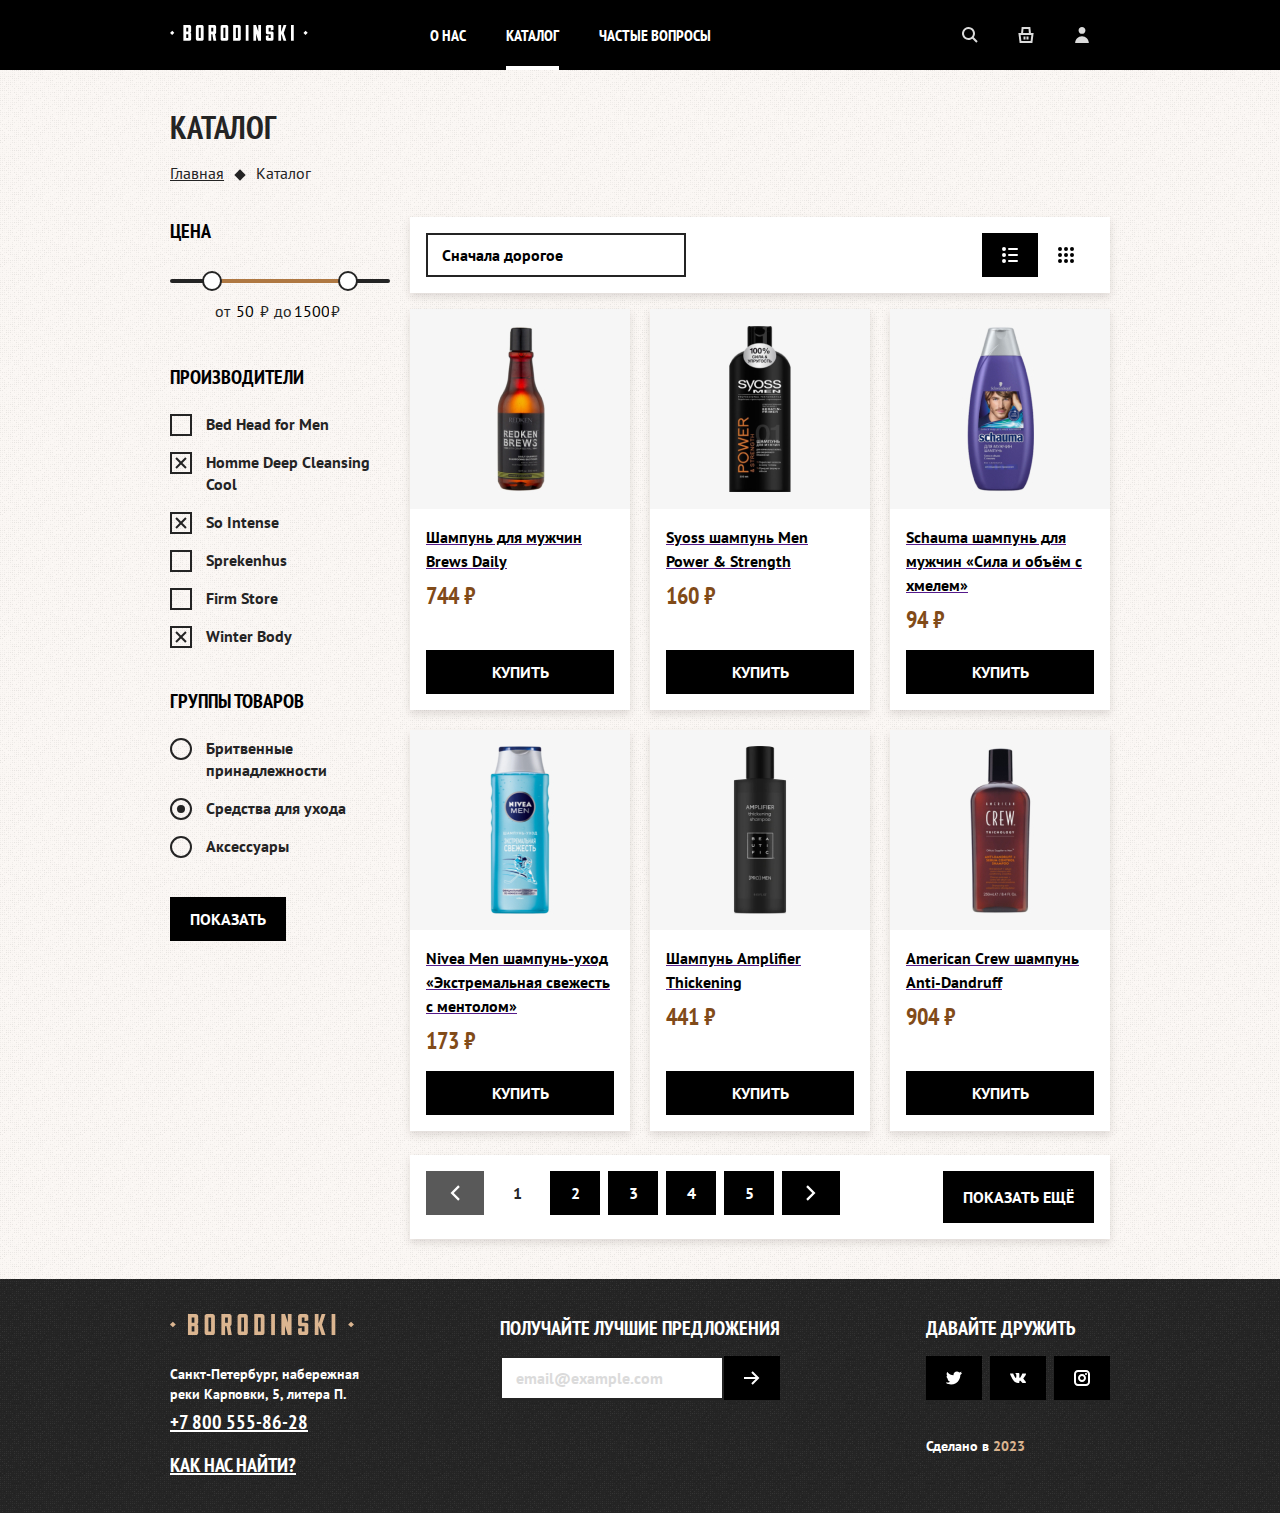
==== commit 3c02e55b: "Шлифовка проекта (добавление комментариев в разметку), добавил файл editorconfig" ====
--- a/catalog.html
+++ b/catalog.html
@@ -7,14 +7,15 @@
     <meta name="keywords" content="шампуни, гели, аксессуары, для мужчин">
     <meta name="description" content="Каталог барбершопа «Бородинский». Лучшие шампуни и аксессуары у нас!">
     <link rel="stylesheet" href="css/style.css">
-    <link type="image/x-icon" href="images/icons/icons8-парикмахерская-16.png" rel="icon">
+    <link rel="icon" sizes="32x32" href="images/icons/fav-ico.png">
     <title>Каталог</title>
 </head>
 <body>
+    <!-- Шапка -->
     <header class="page-header">
         <nav class="navigation">
             <a class="navigation-logo" href="index.html">
-                <img class="page-header-logo" src="images/logo.png" alt="Логотип барбершоп «Бородинский»" width="138px" height="16px">
+                <img class="page-header-logo" src="images/logo.png" alt="Логотип барбершоп «Бородинский»" width="138" height="16">
             </a>
             <ul class="navigation-list">
                 <li class="navigation-item">
@@ -26,15 +27,15 @@
                 <li class="navigation-item">
                   <a class="navigation-link" href="faq.html">Частые вопросы</a>
                 </li>
-              </ul>
-              <ul class="navigation-list navigation-user">
-                <li class="navigation-item">
-                  <a class="navigation-link" href="#">
+            </ul>
+            <ul class="navigation-list navigation-user">
+                <li class="navigation-item">
+                    <a class="navigation-link" href="#">
                     <svg class="navigation-icon" aria-hidden="true" focusable="false" width="16" height="16" xmlns="http://www.w3.org/2000/svg">
                       <path fill-rule="evenodd" clip-rule="evenodd" d="M11 6.5a4.5 4.5 0 11-9 0 4.5 4.5 0 019 0zm-.665 5.249a6.5 6.5 0 111.414-1.414l3.958 3.958-1.414 1.414-3.958-3.958z" />
                     </svg>
                     <span class="visually-hidden">Поиск</span>
-                  </a>
+                    </a>
                 </li>
                 <li class="navigation-item">
                   <a class="navigation-link" href="#">
@@ -55,8 +56,8 @@
               </ul>
         </nav>
     </header>
-
-    <main class="main-inner">         
+    <!-- Основное содержимое -->
+    <main class="main-inner">
         <div class="page-container">
             <header class="inner-header">
                 <h1 class="inner-header-title">Каталог</h1>
@@ -71,284 +72,250 @@
             </header>
             <section class="catalog-products">
                 <h2 class="visually-hidden" hidden>Список товаров с фильтрами</h2>
-                <section class="catalog-products">
-                    <!--временно добавим атрибут hidden, чтобы заголовок не рушил сетку-->
-                    <h2 class="visually-hidden" hidden>Список товаров с фильтрами</h2>
                     <!-- Фильтрация -->
                     <form class="catalog-filter" action="https://echo.htmlacademy.ru/" method="get">
                         <fieldset class="catalog-filter-group">
                             <legend class="catalog-filter-title">Цена</legend>
-              
+
                             <div class="range">
                                 <div class="range-scale">
                                     <div class="range-bar" style="left: 42px; width: 136px">
-                                        <button class="range-toggle toggle-min">
+                                        <button class="range-toggle toggle-min" type="button">
                                             <span class="visually-hidden">Изменить минимальную цену.</span>
                                         </button>
-                                        <button class="range-toggle toggle-max">
+                                        <button class="range-toggle toggle-max" type="button">
                                             <span class="visually-hidden">Изменить максимальную цену.</span>
                                         </button>
                                     </div>
                                 </div>
-              
+
                                 <div class="range-wrapper-inputs">
                                     <label class="catalog-filter-label">
-                                        от <input class="range-input" type="number" value="450" name="min-price" style="width: 39px"> ₽
+                                        от <input class="range-input" type="number" value="50" name="min-price"> ₽
                                     </label>
                                     <label class="catalog-filter-label">
                                         до <input class="range-input" type="number" value="1500" name="max-price" style="width: 39px"> ₽
                                     </label>
                                 </div>
                             </div>
-                          </fieldset>
-
-                      <fieldset class="catalog-filter-group">
-                        <legend class="catalog-filter-title">Производители</legend>
-                        <ul class="catalog-filter-list">
-                          <li class="catalog-filter-item">
-                            <label class="control">
-                                <input class="visually-hidden control-input" type="checkbox" name="bed-head-for-men">
+                        </fieldset>
+
+                        <fieldset class="catalog-filter-group">
+                            <legend class="catalog-filter-title">Производители</legend>
+                            <ul class="catalog-filter-list">
+                            <li class="catalog-filter-item">
+                                <label class="control">
+                                    <input class="visually-hidden control-input" type="checkbox" name="bed-head-for-men">
+                                    <span class="control-mark"></span>
+                                    <span class="control-label">Bed Head for Men</span>
+                                </label>
+                            </li>
+                            <li class="catalog-filter-item">
+                                <label class="control">
+                                    <input class="visually-hidden control-input" type="checkbox" name="homme-deep-cleansing-cool" checked>
+                                    <span class="control-mark"></span>
+                                    <span class="control-label">Homme Deep Cleansing Cool</span>
+                                </label>
+                            </li>
+                            <li class="catalog-filter-item">
+                                <label class="control">
+                                    <input class="visually-hidden control-input" type="checkbox" name="so-intense" checked>
+                                    <span class="control-mark"></span>
+                                    <span class="control-label">So Intense</span>
+                                </label>
+                            </li>
+                            <li class="catalog-filter-item">
+                                <label class="control">
+                                    <input class="visually-hidden control-input" type="checkbox" name="sprekenhus">
+                                    <span class="control-mark"></span>
+                                    <span class="control-label">Sprekenhus</span>
+                                </label>
+                            </li>
+                            <li class="catalog-filter-item">
+                                <label class="control">
+                                    <input class="visually-hidden control-input" type="checkbox" name="firm-storе">
+                                    <span class="control-mark"></span>
+                                    <span class="control-label">Firm Storе</span>
+                                </label>
+                            </li>
+                            <li class="catalog-filter-item">
+                                <label class="control">
+                                    <input class="visually-hidden control-input" type="checkbox" name="winter-body" checked>
+                                    <span class="control-mark"></span>
+                                    <span class="control-label">Winter Body</span>
+                                </label>
+                            </li>
+                            </ul>
+                        </fieldset>
+
+                        <fieldset class="catalog-filter-group">
+                            <legend class="catalog-filter-title">Группы товаров</legend>
+                            <ul class="catalog-filter-list">
+                            <li class="catalog-filter-item">
+                                <label class="control">
+                                <input class="visually-hidden control-input" type="radio" name="product-group" value="shaving-supplies">
                                 <span class="control-mark"></span>
-                                <span class="control-label">Bed Head for Men</span>
-                            </label>
-                          </li>
-                          <li class="catalog-filter-item">
-                            <label class="control">
-                                <input class="visually-hidden control-input" type="checkbox" name="homme-deep-cleansing-cool" checked>
+                                <span class="control-label">Бритвенные принадлежности</span>
+                                </label>
+                            </li>
+                            <li class="catalog-filter-item">
+                                <label class="control">
+                                <input class="visually-hidden control-input" type="radio" name="product-group" value="care-products" checked>
                                 <span class="control-mark"></span>
-                                <span class="control-label">Homme Deep Cleansing Cool</span>
-                            </label>
-                          </li>
-                          <li class="catalog-filter-item">
-                            <label class="control">
-                                <input class="visually-hidden control-input" type="checkbox" name="so-intense" checked>
+                                <span class="control-label">Средства для ухода</span>
+                                </label>
+                            </li>
+                            <li class="catalog-filter-item">
+                                <label class="control">
+                                <input class="visually-hidden control-input" type="radio" name="product-group" value="accessories">
                                 <span class="control-mark"></span>
-                                <span class="control-label">So Intense</span>
-                            </label>
-                          </li>
-                          <li class="catalog-filter-item">
-                            <label class="control">
-                                <input class="visually-hidden control-input" type="checkbox" name="sprekenhus">
-                                <span class="control-mark"></span>
-                                <span class="control-label">Sprekenhus</span>
-                            </label>
-                          </li>
-                          <li class="catalog-filter-item">
-                            <label class="control">
-                                <input class="visually-hidden control-input" type="checkbox" name="firm-storе">
-                                <span class="control-mark"></span>
-                                <span class="control-label">Firm Storе</span>
-                            </label>
-                          </li>
-                          <li class="catalog-filter-item">
-                            <label class="control">
-                                <input class="visually-hidden control-input" type="checkbox" name="winter-body" checked>
-                                <span class="control-mark"></span>
-                                <span class="control-label">Winter Body</span>
-                            </label>
-                          </li>
+                                <span class="control-label">Аксессуары</span>
+                                </label>
+                            </li>
+                            </ul>
+                        </fieldset>
+                        <button class="button" type="submit">Показать</button>
+                    </form>
+                    <!-- Основная часть каталога -->
+                    <div class="catalog-right-column">
+                        <!-- Сортировка товаров по цене и популярности -->
+                            <div class="sorting-container">
+                                <form class="sorting-type">
+                                <div class="select">
+                                    <label class="visually-hidden" for="sorting">Сортировка</label>
+                                    <select class="select-control" id="sorting" name="sorting">
+                                        <option value="popular">Сначала дорогое</option>
+                                        <option value="cheap">Сначала дешёвое</option>
+                                        <option value="expensive">Сначала популярное</option>
+                                    </select>
+                                </div>
+                                <button class="visually-hidden" type="submit">Отсортировать продукты</button>
+                                </form>
+                                <!-- Способ отображения каталога - списком или карточками -->
+                                <a href="#" class="card-grid-toggle" >
+                                    <svg width="16" height="16" aria-hidden="true" focusable="false" xmlns="http://www.w3.org/2000/svg" viewBox="0 0 16 16">
+                                        <path d="M2 0a2 2 0 100 4 2 2 0 000-4zm0 6a2 2 0 100 4 2 2 0 000-4zm-2 8a2 2 0 114 0 2 2 0 01-4 0zM7 1a1 1 0 000 2h8a1 1 0 100-2H7zM6 8a1 1 0 011-1h8a1 1 0 110 2H7a1 1 0 01-1-1zm1 5a1 1 0 100 2h8a1 1 0 100-2H7z" />
+                                    </svg>
+                                    <span class="visually-hidden">Показать список</span>
+                                </a>
+                                <a href="#" class="card-grid-toggle card-grid-toggle-current" >
+                                    <svg width="16" height="16" viewbox="0 0 16 16" fill="none" xmlns="http://www.w3.org/2000/svg">
+                                        <path fill-rule="evenodd" clip-rule="evenodd" d="M0 2a2 2 0 1 1 4 0 2 2 0 0 1-4 0Zm6 0a2 2 0 1 1 4 0 2 2 0 0 1-4 0Zm10 0a2 2 0 1 0-4 0 2 2 0 0 0 4 0ZM0 8a2 2 0 1 1 4 0 2 2 0 0 1-4 0Zm10 0a2 2 0 1 0-4 0 2 2 0 0 0 4 0Zm2 0a2 2 0 1 1 4 0 2 2 0 0 1-4 0Zm-8 6a2 2 0 1 0-4 0 2 2 0 0 0 4 0Zm2 0a2 2 0 1 1 4 0 2 2 0 0 1-4 0Zm10 0a2 2 0 1 0-4 0 2 2 0 0 0 4 0Z"/>
+                                    </svg>
+                                    <span class="visually-hidden">Показать карточки</span>
+                                </a>
+                            </div>
+
+                        <ul class="product-list">
+                            <li class="product-card">
+                                <a href="product.html" class="product-card-image-link">
+                                    <img class="product-card-image" src="images/images-catalog/catalog-1.jpg" alt="" width="220" height="200">
+                                </a>
+                                <div class="product-card-content">
+                                    <a href="" class="product-card-title-link">
+                                        <h3 class="product-card-title">Шампунь для мужчин Brews Daily</h3>
+                                    </a>
+                                    <span class="product-card-price">744 ₽</span>
+                                    <a href="#" class="product-card-button button">Купить</a>
+                                </div>
+                            </li>
+                            <li class="product-card">
+                                <a href="#" class="product-card-image-link">
+                                    <img class="product-card-image" src="images/images-catalog/catalog-2.jpg" alt="" width="220" height="200">
+                                </a>
+                                <div class="product-card-content">
+                                    <a href="" class="product-card-title-link">
+                                        <h3 class="product-card-title">Syoss шампунь Men Power & Strength</h3>
+                                    </a>
+                                    <span class="product-card-price">160 ₽</span>
+                                    <a href="#" class="product-card-button button">Купить</a>
+                                </div>
+                            </li>
+                            <li class="product-card">
+                                <a href="#" class="product-card-image-link">
+                                    <img class="product-card-image" src="images/images-catalog/catalog-3.jpg" alt="" width="220" height="200">
+                                </a>
+                                <div class="product-card-content">
+                                    <a href="" class="product-card-title-link">
+                                        <h3 class="product-card-title">Schauma шампунь для мужчин «Сила и объём с хмелем»</h3>
+                                    </a>
+                                    <span class="product-card-price">94 ₽</span>
+                                    <a href="#" class="product-card-button button">Купить</a>
+                                </div>
+                            </li>
+                            <li class="product-card">
+                                <a href="#" class="product-card-image-link">
+                                    <img class="product-card-image" src="images/images-catalog/catalog-4.jpg" alt="" width="220" height="200">
+                                </a>
+                                <div class="product-card-content">
+                                    <a class="product-card-title-link" href="">
+                                        <h3 class="product-card-title">Nivea Men шампунь-уход  «Экстремальная свежесть с ментолом»</h3>
+                                    </a>
+                                    <span class="product-card-price">173 ₽</span>
+                                    <a href="#" class="product-card-button button">Купить</a>
+                                </div>
+                            </li>
+                            <li class="product-card">
+                                <a href="#" class="product-card-image-link">
+                                    <img class="product-card-image" src="images/images-catalog/catalog-5.jpg" alt="" width="220" height="200">
+                                </a>
+                                <div class="product-card-content">
+                                    <a href="" class="product-card-title-link">
+                                        <h3 class="product-card-title">Шампунь Amplifier Thickening</h3>
+                                    </a>
+                                    <span class="product-card-price">441 ₽</span>
+                                    <a href="#" class="product-card-button button">Купить</a>
+                                </div>
+                            </li>
+                            <li class="product-card">
+                                <a href="#" class="product-card-image-link">
+                                    <img class="product-card-image" src="images/images-catalog/catalog-6.jpg" alt="" width="220" height="200">
+                                </a>
+                                <div class="product-card-content">
+                                    <a href="" class="product-card-title-link">
+                                        <h3 class="product-card-title">American Crew шампунь Anti-Dandruff</h3>
+                                    </a>
+                                    <span class="product-card-price">904 ₽</span>
+                                    <a href="#" class="product-card-button button">Купить</a>
+                                </div>
+                            </li>
                         </ul>
-                      </fieldset>
-              
-                      <fieldset class="catalog-filter-group">
-                        <legend class="catalog-filter-title">Группы товаров</legend>
-                        <ul class="catalog-filter-list">
-                          <li class="catalog-filter-item">
-                            <label class="control">
-                              <input class="visually-hidden control-input" type="radio" name="product-group" value="shaving-supplies">
-                              <span class="control-mark"></span>
-                            <span class="control-label">Бритвенные принадлежности</span>
-                            </label>
-                          </li>
-                          <li class="catalog-filter-item">
-                            <label class="control">
-                              <input class="visually-hidden control-input" type="radio" name="product-group" value="care-products" checked>
-                              <span class="control-mark"></span>
-                            <span class="control-label">Средства для ухода</span>
-                            </label>
-                          </li>
-                          <li class="catalog-filter-item">
-                            <label class="control">
-                              <input class="visually-hidden control-input" type="radio" name="product-group" value="accessories">
-                              <span class="control-mark"></span>
-                            <span class="control-label">Аксессуары</span>
-                            </label>
-                          </li>
-                        </ul>
-                      </fieldset>
-                      <button class="button" type="submit">Показать</button>
-                    </form>
-                <div class="catalog-right-column">
-                        <div class="sorting-container">
-                            <form class="sorting-type">
-                              <div class="select">
-                                  <label class="visually-hidden" for="sorting">Сортировка</label>
-                                  <select class="select-control" id="sorting" name="sorting">
-                                    <option value="popular">Сначала популярное</option>
-                                    <option value="cheap">Сначала дешёвое</option>
-                                    <option value="expensive">Сначала дорогое</option>
-                                  </select>
-                              </div>
-                              <button class="visually-hidden" type="submit">Отсортировать продукты</button>
-                            </form>
-                  
-                            <a href="#" class="card-grid-toggle" >
-                                <svg width="16" height="16" aria-hidden="true" focusable="false" xmlns="http://www.w3.org/2000/svg" viewBox="0 0 16 16">
-                                    <path d="M2 0a2 2 0 100 4 2 2 0 000-4zm0 6a2 2 0 100 4 2 2 0 000-4zm-2 8a2 2 0 114 0 2 2 0 01-4 0zM7 1a1 1 0 000 2h8a1 1 0 100-2H7zM6 8a1 1 0 011-1h8a1 1 0 110 2H7a1 1 0 01-1-1zm1 5a1 1 0 100 2h8a1 1 0 100-2H7z" />
-                                </svg>
-                                <span class="visually-hidden">Показать список</span>
-                            </a>
-                            <a href="#" class="card-grid-toggle card-grid-toggle-current" >
-                                <svg width="16" height="16" viewbox="0 0 16 16" fill="none" xmlns="http://www.w3.org/2000/svg"><path fill-rule="evenodd" clip-rule="evenodd" d="M0 2a2 2 0 1 1 4 0 2 2 0 0 1-4 0Zm6 0a2 2 0 1 1 4 0 2 2 0 0 1-4 0Zm10 0a2 2 0 1 0-4 0 2 2 0 0 0 4 0ZM0 8a2 2 0 1 1 4 0 2 2 0 0 1-4 0Zm10 0a2 2 0 1 0-4 0 2 2 0 0 0 4 0Zm2 0a2 2 0 1 1 4 0 2 2 0 0 1-4 0Zm-8 6a2 2 0 1 0-4 0 2 2 0 0 0 4 0Zm2 0a2 2 0 1 1 4 0 2 2 0 0 1-4 0Zm10 0a2 2 0 1 0-4 0 2 2 0 0 0 4 0Z"/>
-                                </svg>
-                                <span class="visually-hidden">Показать карточки</span>
-                            </a>
+                        <!-- Навигация по страницам каталога -->
+                        <div class="pagination-container">
+                            <ul class="pagination">
+                                <li class="pagination-item">
+                                    <a class="pagination-link pagination-prev pagination-disabled">
+                                        <span class="visually-hidden">Предыдущая страница</span>
+                                    </a>
+                                </li>
+                                <li class="pagination-item">
+                                    <a class="pagination-link pagination-current">1</a>
+                                </li>
+                                <li class="pagination-item">
+                                    <a href="#" class="pagination-link">2</a>
+                                </li>
+                                <li class="pagination-item">
+                                    <a href="#" class="pagination-link">3</a>
+                                </li>
+                                <li class="pagination-item">
+                                    <a href="#" class="pagination-link">4</a>
+                                </li>
+                                <li class="pagination-item">
+                                    <a href="#" class="pagination-link">5</a>
+                                </li>
+                                <li class="pagination-item">
+                                    <a class="pagination-link pagination-next" href="#">
+                                        <span class="visually-hidden">Следующая страница</span>
+                                    </a>
+                                </li>
+                            </ul>
+                            <button class="button pagination-show-more" type="button">Показать ещё</button>
                         </div>
-                    <ul class="product-list">
-                        <li class="product-card">
-                            <a href="product.html" class="product-card-image-link">
-                                <img class="product-card-image" src="images/images-catalog/catalog-1.jpg" alt="" width="220px" height="168px">                                
-                            </a>
-                            <div class="product-card-content">
-                                <a href="" class="product-card-title-link">
-                                    <h3 class="product-card-title">
-                                        Шампунь для мужчин Brews Daily
-                                    </h3>
-                                </a>
-                                <span class="product-card-price">
-                                    744 ₽
-                                </span>
-                                <a href="#" class="product-card-button button">
-                                    Купить
-                                </a>
-                            </div>
-                        </li>
-                        <li class="product-card">
-                            <a href="#" class="product-card-image-link">
-                                <img class="product-card-image" src="images/images-catalog/catalog-2.jpg" alt="" width="220px" height="168px">      
-                            </a>
-                            <div class="product-card-content">
-                                <a href="" class="product-card-title-link">
-                                    <h3 class="product-card-title">
-                                        Syoss шампунь Men Power & Strength
-                                    </h3>
-                                </a>
-                                <span class="product-card-price">
-                                    160 ₽
-                                </span>
-                                <a href="#" class="product-card-button button">
-                                    Купить
-                                </a>
-                            </div>
-                        </li>
-                        <li class="product-card">
-                            <a href="#" class="product-card-image-link">
-                                <img class="product-card-image" src="images/images-catalog/catalog-3.jpg" alt="" width="220px" height="168px">                                
-                            </a>
-                            <div class="product-card-content">
-                                <a href="" class="product-card-title-link">
-                                    <h3 class="product-card-title">
-                                        Schauma шампунь для мужчин «Сила и объём с хмелем»
-                                    </h3>
-                                </a>
-                                <span class="product-card-price">
-                                    94 ₽
-                                </span>
-                                <a href="#" class="product-card-button button">
-                                    Купить
-                                </a>
-                            </div>
-                        </li>
-                        <li class="product-card">
-                            <a href="#" class="product-card-image-link">
-                                <img class="product-card-image" src="images/images-catalog/catalog-4.jpg" alt="" width="220px" height="168px">                                
-                            </a>
-                            <div class="product-card-content">
-                                <a class="product-card-title-link" href="">
-                                    <h3 class="product-card-title">
-                                        Nivea Men шампунь-уход  «Экстремальная свежесть с ментолом»
-                                    </h3>
-                                </a>
-                                <span class="product-card-price">
-                                    173 ₽
-                                </span>
-                                <a href="#" class="product-card-button button">
-                                    Купить
-                                </a>
-                            </div>
-                        </li>
-                        <li class="product-card">
-                            <a href="#" class="product-card-image-link">
-                                <img class="product-card-image" src="images/images-catalog/catalog-5.jpg" alt="" width="220px" height="168px">                               
-                            </a>
-                            <div class="product-card-content">
-                                <a href="" class="product-card-title-link"">
-                                    <h3 class="product-card-title">
-                                        Шампунь Amplifier Thickening
-                                    </h3>
-                                </a>
-                                <span class="product-card-price">
-                                    441 ₽
-                                </span>
-                                <a href="#" class="product-card-button button">
-                                    Купить
-                                </a>
-                            </div>
-                        </li>
-                        <li class="product-card">
-                            <a href="#" class="product-card-image-link">
-                                <img class="product-card-image" src="images/images-catalog/catalog-6.jpg" alt="" width="220px" height="168px">                          
-                            </a>
-                            <div class="product-card-content">
-                                <a href="" class="product-card-title-link">
-                                    <h3 class="product-card-title">
-                                        American Crew шампунь Anti-Dandruff
-                                    </h3>
-                                </a>
-                                <span class="product-card-price">
-                                    904 ₽
-                                </span>
-                                <a href="#" class="product-card-button button">
-                                    Купить
-                                </a>
-                            </div>
-                        </li>
-                    </ul>
-                    <div class="pagination-container">
-                        <ul class="pagination">
-                            <li class="pagination-item">
-                                <a class="pagination-link pagination-prev pagination-disabled">
-                                    <span class="visually-hidden">Предыдущая страница</span>
-                                </a>
-                            </li>
-                            <li class="pagination-item">
-                                <a class="pagination-link pagination-current">1</a>
-                            </li>
-                            <li class="pagination-item">
-                                <a href="#" class="pagination-link">2</a>
-                            </li>
-                            <li class="pagination-item">
-                                <a href="#" class="pagination-link">3</a>
-                            </li>
-                            <li class="pagination-item">
-                                <a href="#" class="pagination-link">4</a>
-                            </li>
-                            <li class="pagination-item">
-                                <a href="#" class="pagination-link">5</a>
-                            </li>
-                            <li class="pagination-item">
-                                <a class="pagination-link pagination-next" href="#">
-                                    <span class="visually-hidden">Следующая страница</span>
-                                </a>
-                            </li>
-                        </ul>
-                        <button class="button pagination-show-more" type="button">Показать ещё</button>
-                    </div>
                 </div>
             </section>
         </div>
     </main>
-
+    <!-- Подвал страницы -->
     <footer class="page-footer">
         <div class="page-footer-container">
             <section class="footer-contacts">
@@ -396,4 +363,4 @@
         </div>
     </footer>
 </body>
-</html>+</html>
--- a/css/style.css
+++ b/css/style.css
@@ -56,6 +56,7 @@
 }
 
 body {
+    min-width: 1020px;
     display: flex;
     flex-direction: column;
     min-height: 100%;
@@ -118,25 +119,35 @@
     background-image: url(../images/icons/arrow-right.svg);
     background-repeat: no-repeat;
     background-size: 16px 16px;
-    background-position: center right 15px;
-}
-
-.button-feedback {
-    background-color: #FFFFFF;
-    color: #242424;
-}
-
-.button-feedback:hover {
-    background-color: #DBB590;
-  }
-  
-  .button-feedback:focus {
-    outline: 2px solid #AF7842;
-    background-color: #DBB590;
-  }
-
-.button + .button {
-    margin-left: 16px;
+    background-position: center right 16px;
+}
+
+.button-feedback,
+.button-current {
+  color: #242424;
+  background-color: #ffffff;
+}
+
+.button-feedback:hover,
+.button-current:hover {
+  background-color: #dbb590;
+}
+
+.button-feedback:focus,
+.button-current:focus {
+  outline: 2px solid #af7842;
+  background-color: #dbb590;
+}
+
+.button-feedback.button-disabled,
+.button-current.button-disabled {
+  color: #e7e7e7;
+  background-color: #595959;
+}
+
+.contacts-navigation .button {
+    margin-right: 16px;
+    margin-bottom: 5px;
 }
 
 .page-header {
@@ -146,35 +157,46 @@
 
 .navigation {
     display: flex;
-    width: 940px;
+    width: 1020px;
     margin: 0 auto;
+    padding-left: 40px;
+    padding-right: 40px;
 }
 
 .navigation-list {
     display: flex;
     flex-wrap: wrap;
-    width: 470px;
+    width: 400px;
     list-style-type: none;
+  }
+
+  .navigation-item {
+    position: relative;
+  }
+
+.navigation-item {
+    position: relative;
 }
 
 .navigation-user  {
-    max-width: 250px;
+    width: auto;
+    max-width: 280px;
     margin-left: auto;
 }
 
 .navigation-link {
     position: relative;
     display: block;
-    padding: 24px 19px;
+    padding: 24px 20px;
     font-family: "PT Sans Narrow", sans-serif;
     line-height: 22px;
     font-weight: 700;
     text-align: center;
-    color: #FFFFFF;
+    color: #ffffff;
     background-color: #000000;
     text-decoration: none;
     text-transform: uppercase;
-}
+  }
 
 .navigation-link:hover {
     background-color: #595959;
@@ -218,6 +240,11 @@
     fill: #DBDBDB;
 }
 
+.navigation-link-login:hover .navigation-icon,
+.navigation-link-login:focus .navigation-icon{
+    fill: #FFFFFF;
+}
+
 .navigation-link-current::before {
     position: absolute;
     right: 20px;
@@ -235,12 +262,13 @@
 }
 
 .main-index {
+    color: #ffffff;
+    background-color: #000000;
     background-image: url(../images/index-bg.jpg);
-    background-color: #000000;
     background-size: 100% auto;
     background-repeat: no-repeat;
-    color: #FFFFFF;
-}
+  }
+
 
 .main-inner {
     padding: 40px;
@@ -261,7 +289,7 @@
 }
 
 .advantages {
-    padding-bottom: 68px;
+    padding-bottom: 58px;
 }
 
 .advantages-title {
@@ -278,19 +306,20 @@
 
 .advantages-title::before {
     position: absolute;
-    bottom: -40px;
+    bottom: -35px;
     left: 50%;
-    width: 18px;
-    height: 18px;
-    margin-left: -9px;
+    width: 13px;
+    height: 13px;
+    margin-left: -6.5px;
     background-color: #FFFFFF;
     content: "";
     transform: rotate(45deg);
 }
 
 .advantages-list {
-    display: flex;
-    justify-content: space-between;
+    display: grid;
+    grid-template-columns: repeat(3, 277px);
+    gap: 30px 54.5px;
     text-align: center;
     list-style-type: none;
     color: #FFFFFF;
@@ -306,7 +335,7 @@
     justify-content: space-between;
     color: #242424;
     background: url(../images/noisy-texture-80x80-o8-d27-c-1f1f1f-t1\ 3.png), #FBF7F4;
-    margin-bottom: 32px;
+    margin-bottom: 31px;
     padding: 40px;
 }
 
@@ -358,6 +387,13 @@
     display: flex;
     align-items: baseline;
     justify-content: space-between;
+    font-family: 'PT Sans Narrow', sans-serif;
+    font-style: normal;
+    font-weight: 700;
+    font-size: 20px;
+    line-height: 28px;
+    text-transform: uppercase;
+    color: #242424;
     margin-bottom: 22px;
 }
 
@@ -371,8 +407,16 @@
 }
 
 .services-price {
+    font-family: 'PT Sans Narrow', sans-serif;
+    font-style: normal;
+    font-weight: 700;
+    font-size: 20px;
+    line-height: 28px;
+    text-align: right;
+    text-transform: uppercase;
     order: 3;
     color: #AF7842;
+    word-spacing: 3px;
 }
 
 .gallery-title {
@@ -383,7 +427,7 @@
     line-height: 35px;
     text-transform: uppercase;
     color: #242424;
-    margin-bottom: 28px;
+    margin-bottom: 20px;
 }
 
 .gallery {
@@ -415,7 +459,7 @@
     border: none;
     background-image: url(../images/icons/arrow-right.svg);
     background-position:  center;
-    background-repeat: no-repeat; 
+    background-repeat: no-repeat;
     cursor: pointer;
 }
 
@@ -492,10 +536,11 @@
 
 .contacts-schedule {
     list-style-type: none;
+    margin-bottom: 21px;
 }
 
 .contacts-navigation {
-    margin-top: 21px; 
+    margin-top: 21px;
 }
 
 .contacts-address-text {
@@ -542,13 +587,13 @@
     line-height: 35px;
     text-transform: uppercase;
     color: #242424;
-    margin-bottom: 28px;
+    margin-bottom: 20px;
 }
 
 .appointment-form {
     display: grid;
     grid-template-columns: 115px 74px 208px;
-    gap: 20px;
+    gap: 17px;
 }
 
 .appointment-form-name {
@@ -558,7 +603,6 @@
 .appointment-submit {
     grid-column: 1 / -1;
     justify-self: start;
-    margin-top: 9px;
 }
 
 .field-group label,
@@ -567,9 +611,11 @@
     width: 100%;
 }
 
-.field-group {
-    display: flex;
-    flex-direction: column;
+.appointment .field-group,
+.newsletter .field-group {
+  display: flex;
+  flex-direction: column;
+  margin: 0;
 }
 
 .field {
@@ -584,7 +630,7 @@
     color: #BDBDBD;
 }
 
-.field:hover, 
+.field:hover,
 .field:focus {
     border-color: #af7842;
 }
@@ -614,11 +660,11 @@
 }
 
 .form-label {
-    line-height: 22px;
-    font-weight: 700;
-    text-transform: uppercase;
-    color: #242424;
+    display: flex;
     margin-bottom: 8px;
+    line-height: 24px;
+    font-weight: 700;
+    text-transform: uppercase;
 }
 
 .form-label-icon {
@@ -631,7 +677,8 @@
     width: 16px;
     height: 16px;
     margin-top: 4px;
-    margin-left: 2px;
+    margin-left: 4px;
+    padding: 0;
     background-color: transparent;
     border: none;
     background-image: url(../images/icons/info.svg);
@@ -639,6 +686,14 @@
     background-position: center;
 }
 
+.info-1 {
+    left: 35px;
+}
+
+.info-2 {
+    left: 48px;
+}
+
 .page-footer {
     font-family: 'PT Sans', sans-serif;
     font-style: normal;
@@ -648,13 +703,15 @@
     color: #FFFFFF;
     background: url(../images/bg-footer.png), #242424;
     background-repeat: repeat;
+    padding-left: 40px;
+    padding-right: 40px;
 }
 
 .page-footer-container {
     display: flex;
     width: 940px;
     margin: 0 auto;
-    padding: 40px 0;
+    padding: 35px 0;
 }
 
 .footer-contacts-logo {
@@ -687,13 +744,19 @@
 
 .footer-social-title {
     display: block;
+    font-family: 'PT Sans Narrow', sans-serif;
+    font-style: normal;
+    font-weight: 700;
+    font-size: 20px;
+    line-height: 28px;
+    text-transform: uppercase;
+    color: #FFFFFF;
     margin-bottom: 14px;
 }
 
 .footer-social-list {
     display: flex;
     flex-wrap: wrap;
-    margin-bottom: 36px;
     list-style-type: none;
 }
 
@@ -750,6 +813,7 @@
     font-size: 14px;
     line-height: 20px;
     color: #FFFFFF;
+    margin-top: 28px;
     margin-bottom: 4px;
 }
 
@@ -762,6 +826,7 @@
     line-height: 28px;
     text-decoration-line: underline;
     text-transform: uppercase;
+    margin-bottom: 16px;
 }
 
 .footer-contacts-map-link {
@@ -776,8 +841,13 @@
     color: #FFFFFF;
 }
 
+.newsletter {
+    max-width: 300px;
+}
+
 .newsletter-form {
     display: flex;
+    width: 280px;
 }
 
 .newsletter-email {
@@ -803,12 +873,104 @@
     align-self: center;
 }
 
+.modal-container {
+    position: fixed;
+    top: 0;
+    left: 0;
+    display: flex;
+    width: 100%;
+    height: 100%;
+    background-color: rgba(36, 36, 36, 0.8);
+}
+
+.modal-container-close {
+    display: none;
+}
+
+.modal {
+    position: relative;
+    margin: auto;
+    padding: 40px;
+    background-color: #FFFFFF;
+}
+
+.modal-auth {
+    width: 440px;
+}
+
+.modal-close-button {
+    position: absolute;
+    padding: 0;
+    top: 0;
+    right: 0;
+    width: 56px;
+    height: 44px;
+    background-color: #FFFFFF;
+    border: none;
+    background-image: url(../images/icons/close.svg);
+    background-repeat: no-repeat;
+    background-position: center;
+    cursor: pointer;
+}
+
+.modal-title {
+    font-family: 'PT Sans Narrow', sans-serif;
+    font-style: normal;
+    font-weight: 700;
+    font-size: 32px;
+    line-height: 35px;
+    text-transform: uppercase;
+    color: #000000;
+    margin-bottom: 24px;
+}
+
+.auth-form .field-group {
+    margin-bottom: 16px;
+}
+
+.auth-form-user-options {
+    display: flex;
+    justify-content: space-between;
+    font-weight: 400;
+    width: 360px;
+}
+
+.auth-form-user-options .control-label {
+    font-weight: 400;
+  }
+
+.auth-form .field {
+    width: 360px;
+}
+
+.auth-form-recovery {
+    line-height: 22px;
+    color: #000000;
+    width: 140px;
+}
+
+.auth-form-button {
+    width: 360px;
+    margin-bottom: 16px;
+}
+
+.auth-form-register {
+    width: 360px;
+    color: #000000;
+    background-color: #FFFFFF;
+}
+
+
+.inner-header {
+    margin-bottom: 32px;
+}
+
 .inner-header-title {
     font-family: 'PT Sans Narrow', sans-serif;
     font-style: normal;
     font-weight: 700;
     font-size: 32px;
-    line-height: 35px;  
+    line-height: 35px;
     margin-bottom: 16px;
     text-transform: uppercase;
     color: #242424;
@@ -816,6 +978,7 @@
 
 .breadcrumbs {
     display: flex;
+    flex-wrap: wrap;
     color: #242424;
     list-style-type: none;
     margin-bottom: 32px;
@@ -874,6 +1037,55 @@
     margin-right: 20px;
 }
 
+.range {
+    max-width: 220px;
+    overflow: auto;
+}
+
+.range-scale {
+    position: relative;
+    height: 4px;
+    margin-top: 12px;
+    margin-bottom: 16px;
+    background-color: #242424;
+    border-radius: 2px;
+}
+
+.range-bar {
+    position: absolute;
+    height: 4px;
+    background-color: #AF7842;
+}
+
+.range-toggle {
+    position: absolute;
+    width: 20px;
+    height: 20px;
+    background: #FFFFFF;
+    border: 2px solid #242424;
+    border-radius: 50%;
+    cursor: pointer;
+}
+
+.range-toggle:hover {
+    background-color: #DBB590;
+}
+
+.range-toggle:active,
+.range-toggle:focus {
+    outline: 3px solid #DBB590;
+}
+
+.toggle-min {
+    top: -8px;
+    left: -10px;
+}
+
+.toggle-max {
+    top: -8px;
+    right: -10px;
+}
+
 .range-scale {
     position: relative;
     height: 4px;
@@ -881,13 +1093,13 @@
     background-color: #242424;
     border-radius: 2px;
 }
-  
+
 .range-bar {
     position: absolute;
     height: 4px;
     background-color: #AF7842;
 }
-  
+
 .range-toggle {
     position: absolute;
     width: 20px;
@@ -907,49 +1119,6 @@
     outline: 3px solid #DBB590;
 }
 
-.toggle-min {
-    top: -8px;
-    left: -10px;
-}
-
-.toggle-max {
-    top: -8px;
-    right: -10px;
-}
-
-.range-scale {
-    position: relative;
-    height: 4px;
-    margin-bottom: 16px;
-    background-color: #242424;
-    border-radius: 2px;
-}
-  
-.range-bar {
-    position: absolute;
-    height: 4px;
-    background-color: #AF7842;
-}
-  
-.range-toggle {
-    position: absolute;
-    width: 20px;
-    height: 20px;
-    background: #FFFFFF;
-    border: 2px solid #242424;
-    border-radius: 50%;
-    cursor: pointer;
-}
-  
-.range-toggle:hover {
-    background-color: #DBB590;
-}
-  
-.range-toggle:active,
-.range-toggle:focus {
-    outline: 3px solid #DBB590;
-}
-  
 .toggle-min {
     top: -8px;
     left: -10px;
@@ -989,14 +1158,15 @@
     position: relative;
     display: block;
     padding-left: 36px;
+    line-height: 22px;
 }
 
 .control-mark {
     position: absolute;
-    top: 2px;
+    top: 1px;
     left: 0;
-    width: 16px;
-    height: 16px;
+    width: 22px;
+    height: 22px;
     border: 2px solid #242424;
 }
 
@@ -1028,10 +1198,10 @@
 .control-input[type="checkbox"]:checked + .control-mark::before,
 .control-input[type="checkbox"]:checked + .control-mark::after {
     position: absolute;
-    top: 5px;
-    left: 1px;
+    top: 8px;
+    left: 2px;
     height: 2px;
-    width: 10px;
+    width: 14px;
     background-color: #242424;
     content: "";
 }
@@ -1046,15 +1216,14 @@
 
 
 .control-input[type="radio"] + .control-mark {
-    top: 4px;
     border-radius: 50%;
 }
 
 .control-input[type="radio"]:checked + .control-mark::before {
     content: "";
     position: absolute;
-    top: 2px;
-    left: 2px;
+    top: 5px;
+    left: 5px;
     width: 8px;
     height: 8px;
     background-color: #242424;
@@ -1063,10 +1232,13 @@
 
 .sorting-container {
     display: flex;
+    flex-wrap: wrap;
+    justify-content: end;
     margin-bottom: 16px;
     padding: 16px;
     background-color: #FFFFFF;
     color: #242424;
+    box-shadow: 0px 4px 8px rgba(79, 70, 60, 0.16);
 }
 
 .card-grid-toggle {
@@ -1122,7 +1294,7 @@
     font-weight: 700;
     background-color: #FFFFFF;
     border: 2px solid #242424;
-    background-image: url(../images/icons/Stroke.svg);
+    background-image: url(../images/icons/stroke.svg);
     background-repeat: no-repeat;
     background-position: right 17px center;
     appearance: none;
@@ -1140,6 +1312,7 @@
 .button-light {
     color: #242424;
     background-color: #FFFFFF;
+    border: none;
 }
 
 .product-list {
@@ -1154,6 +1327,7 @@
     display: flex;
     flex-direction: column;
     background: #FFFFFF;
+    box-shadow: 0px 4px 8px rgba(79, 70, 60, 0.16);
 }
 
 .product-card-content {
@@ -1163,8 +1337,11 @@
     padding: 16px;
 }
 
+.product-card-image-link {
+    height: 200px;
+}
+
 .product-card-title-link {
-    margin-top: 16px;
     margin-bottom: 8px;
 }
 
@@ -1192,16 +1369,22 @@
     margin-top: auto;
 }
 
+.pagination {
+    display: flex;
+    flex-wrap: wrap;
+    list-style-type: none;
+    background-color: #FFFFFF;
+}
+
 .pagination-container {
     display: flex;
     padding: 16px;
     background-color: #FFFFFF;
-}
-
-.pagination {
-    display: flex;
-    list-style-type: none;
-    background-color: #FFFFFF;
+    box-shadow: 0px 4px 8px rgba(79, 70, 60, 0.16);
+}
+
+.pagination-item {
+    margin-bottom: 8px;
 }
 
 .pagination-item:not(:last-child) {
@@ -1211,8 +1394,8 @@
 .pagination-link {
     display: block;
     box-sizing: border-box;
-    width: 50px;
-    height: 44px;
+    min-width: 50px;
+    min-height: 44px;
     font-family: 'PT Sans', sans-serif;
     font-weight: 700;
     font-size: 16px;
@@ -1239,6 +1422,8 @@
     background-position: center;
     background-size: 16px 16px;
     background-repeat: no-repeat;
+    padding-left: 40px;
+    padding-right: 18px;
 }
 
 .pagination-next {
@@ -1246,12 +1431,16 @@
     background-position: center;
     background-size: 16px 16px;
     background-repeat: no-repeat;
-}    
+    margin-right: 8px;
+    padding-left: 40px;
+    padding-right: 18px;
+}
 
 .pagination-show-more {
-    box-sizing: border-box;
     margin-left: auto;
-}
+    max-width: 170px;
+}
+
 .pagination-disabled {
     background-color: #595959;
 }
@@ -1260,3 +1449,96 @@
     color: #242424;
     background: #FFFFFF;
 }
+
+.popover {
+    position: absolute;
+    top: 0;
+    right: 0;
+    z-index: 1;
+    width: 300px;
+    padding: 40px;
+    font-family: "PT Sans Narrow", sans-serif;
+    color: #242424;
+    background-color: #FFFFFF;
+    min-height: 186px;
+    box-shadow: 0 18px 40px rgba(79, 70, 60, 0.16);
+    display: none;
+}
+
+.popover-open {
+    display: block;
+}
+
+.popover-cart {
+    width: 420px;
+}
+
+.popover-close-button {
+    position: absolute;
+    top: 0;
+    right: 0;
+    width: 72px;
+    height: 70px;
+}
+
+.popover-cart .popover-close-button {
+    font-family: 'PT Sans Narrow', sans-serif;
+    font-style: normal;
+    font-weight: 700;
+    font-size: 16px;
+    line-height: 22px;
+    text-transform: uppercase;
+    padding-left: 44px;
+    padding-right: 20px;
+    background-image: url(../images/icons/cart-popover.svg);
+    background-repeat: no-repeat;
+    background-position: 22px center;
+  }
+
+.popover-content {
+    height: 100%;
+}
+
+.popover-title {
+    margin-top: 0;
+    margin-bottom: 24px;
+    font-size: 32px;
+    line-height: 35px;
+    color: #000000;
+    text-transform: uppercase;
+}
+
+.cart-item {
+    display: grid;
+    grid-template-columns: 284px 56px;
+}
+
+.cart-item-title {
+    font-style: normal;
+    font-weight: 700;
+    font-size: 20px;
+    line-height: 28px;
+    text-transform: uppercase;
+    color: #242424;
+    margin-bottom: 2px;
+}
+
+.cart-item-price {
+    font-family: 'PT Sans', serif;
+    font-style: normal;
+    font-weight: 700;
+    font-size: 16px;
+    line-height: 24px;
+    color: #AF7842;
+}
+
+.cart-item .button {
+    grid-row: 1 / 3;
+    grid-column: 2 / 3;
+}
+
+.cart-item + .cart-item {
+    border-top: 1px dotted #242424;
+    padding-top: 24px;
+    margin-top: 24px;
+}
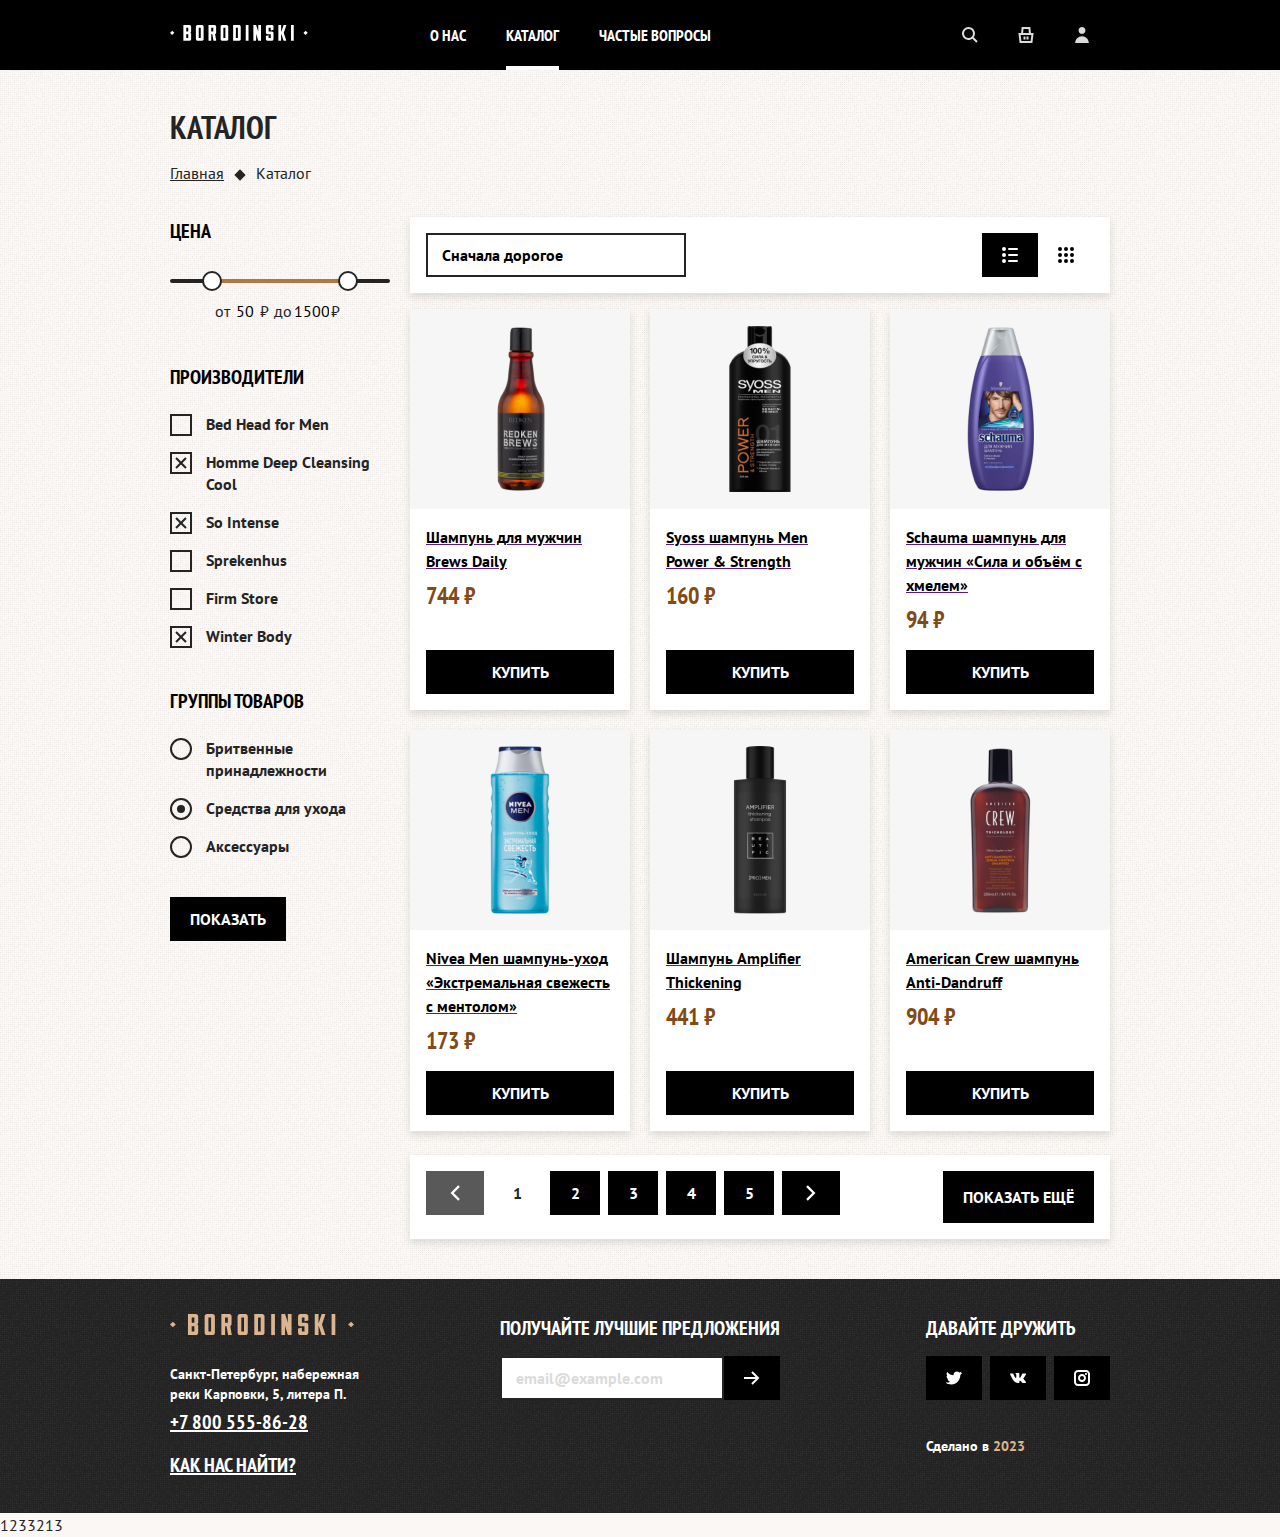
==== commit 6e81ab98: "tessss" ====
--- a/catalog.html
+++ b/catalog.html
@@ -362,5 +362,6 @@
             </section>
         </div>
     </footer>
+    1233213
 </body>
 </html>
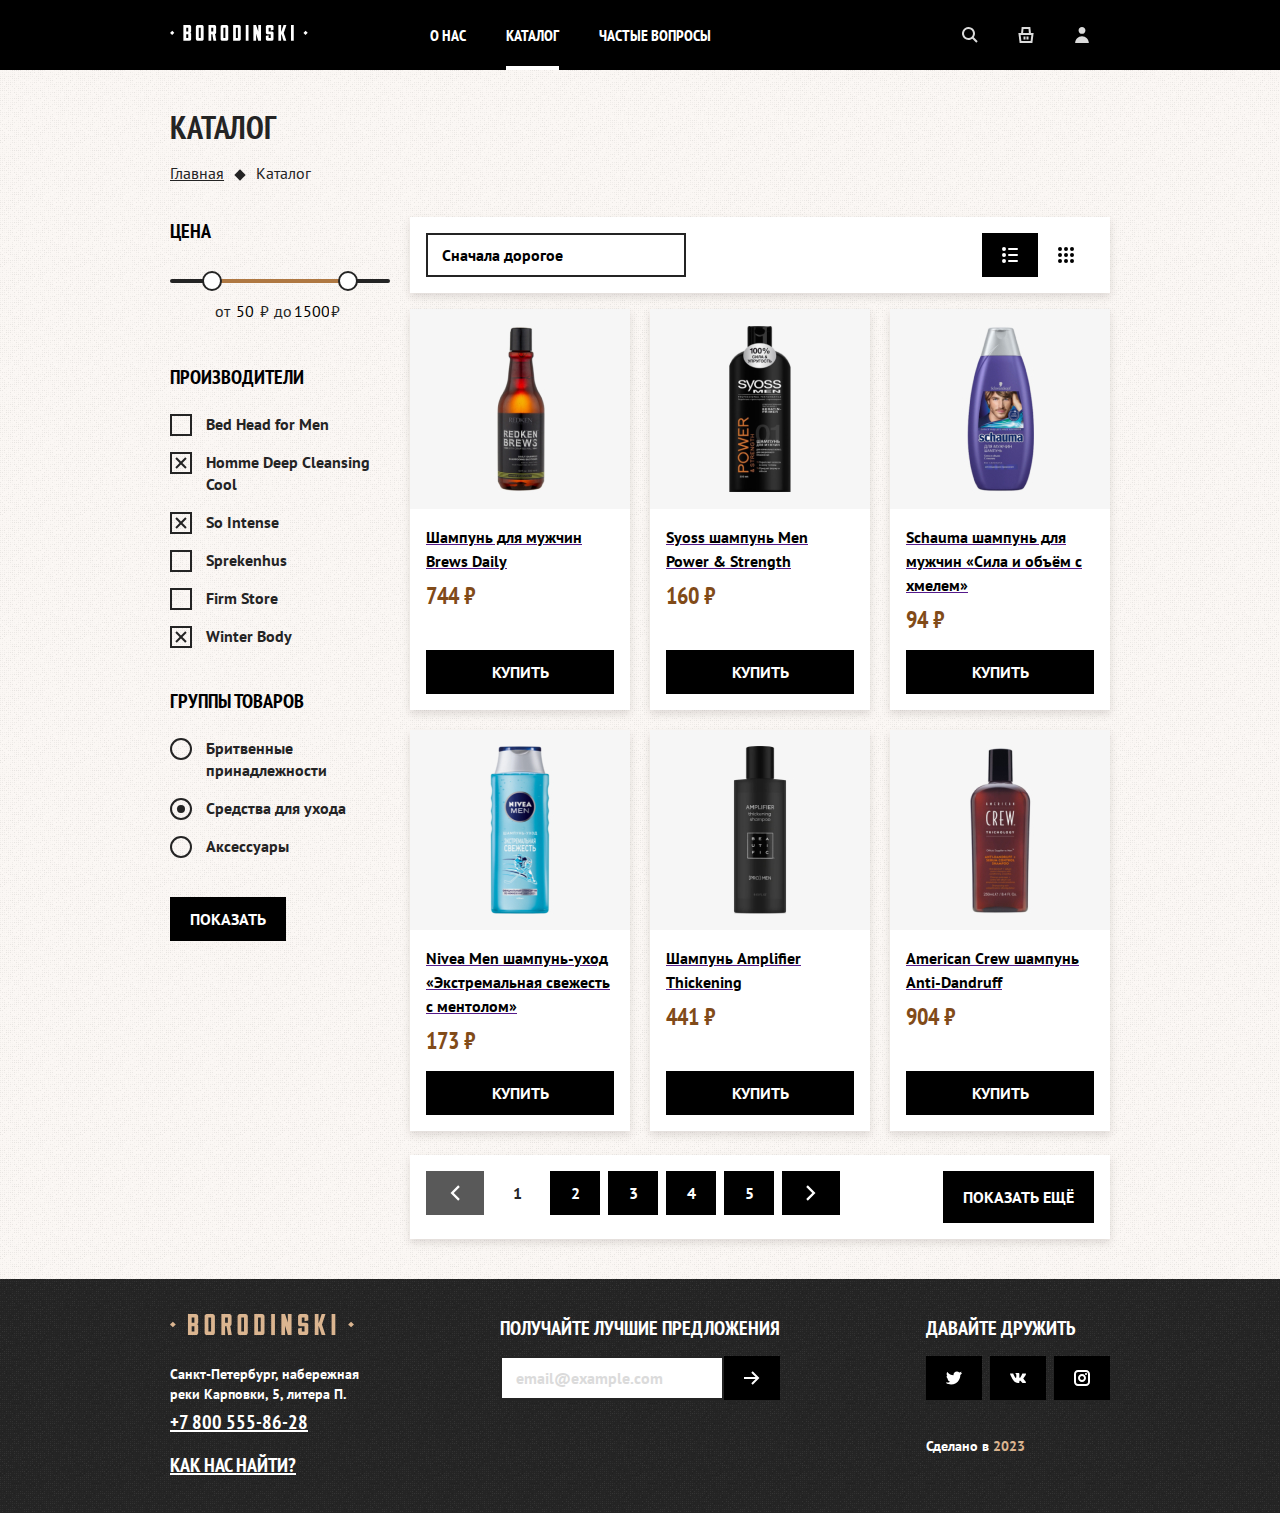
==== commit cacf707a: "1" ====
--- a/catalog.html
+++ b/catalog.html
@@ -362,6 +362,5 @@
             </section>
         </div>
     </footer>
-    1233213
 </body>
 </html>
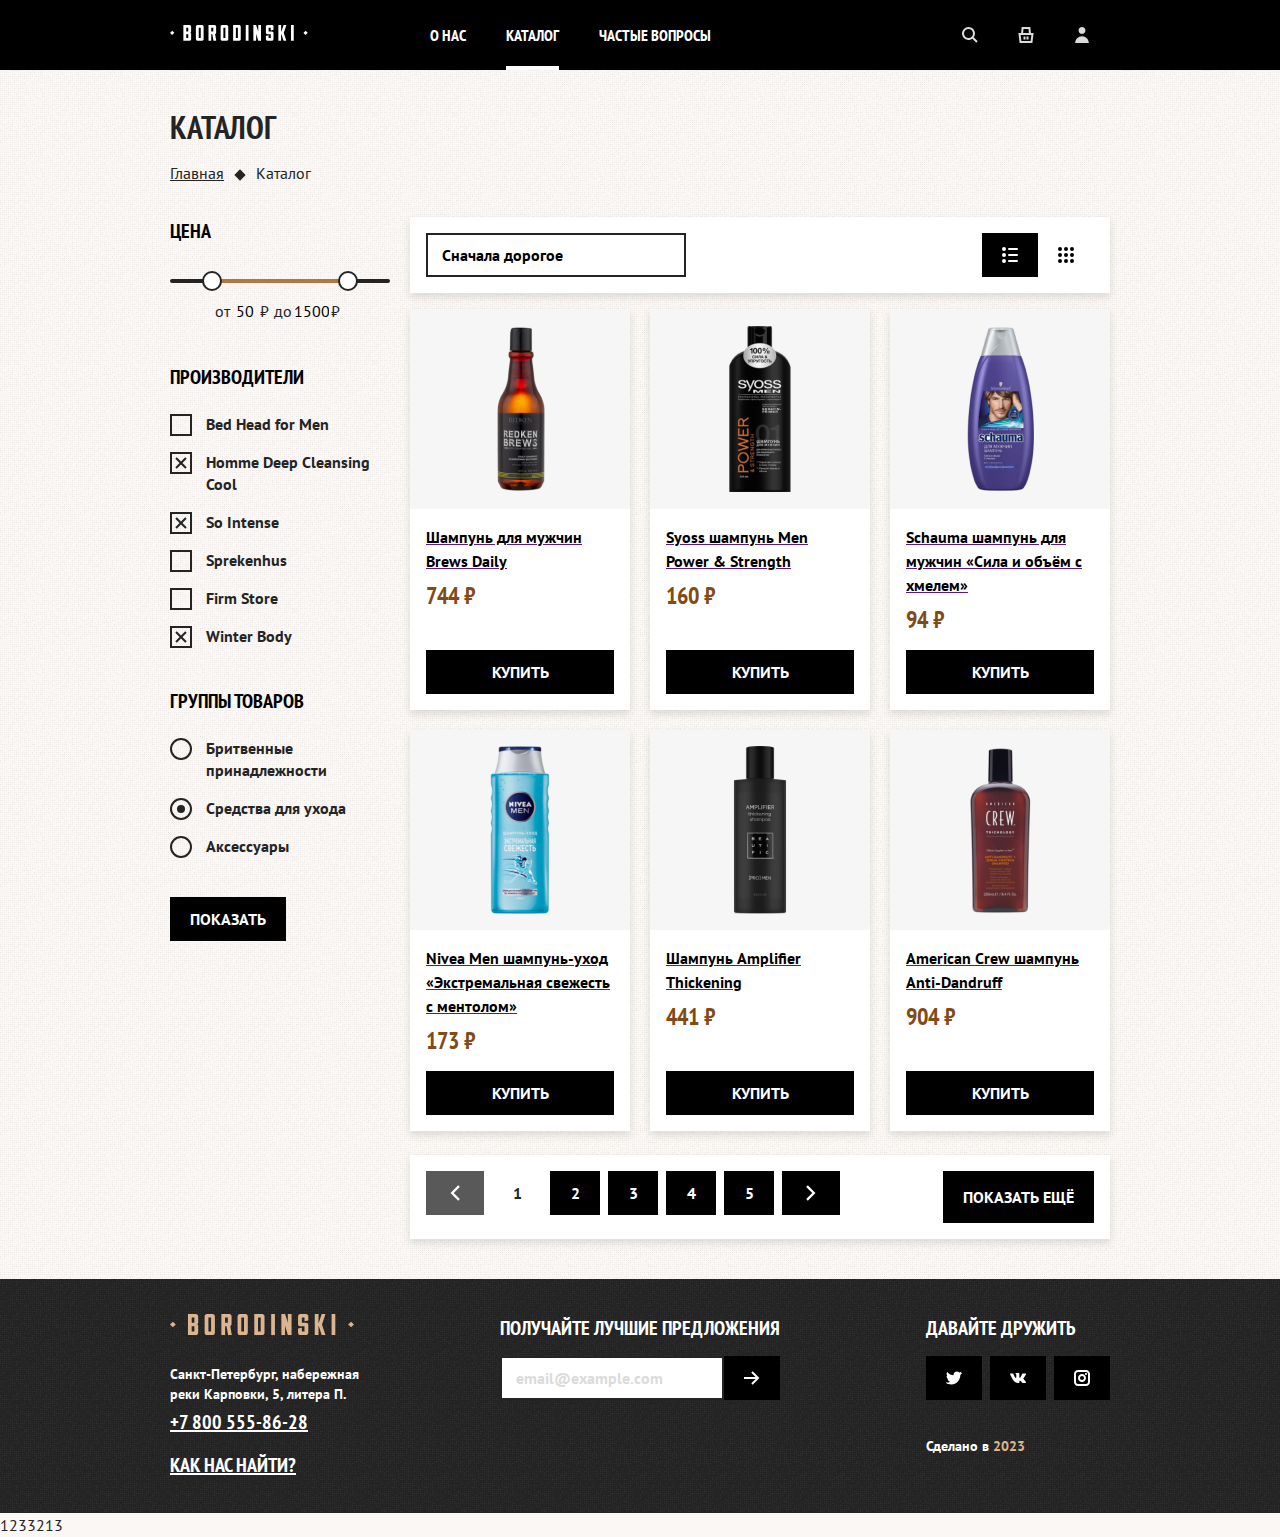
==== commit bffd75b4: "Revert "1"" ====
--- a/catalog.html
+++ b/catalog.html
@@ -362,5 +362,6 @@
             </section>
         </div>
     </footer>
+    1233213
 </body>
 </html>
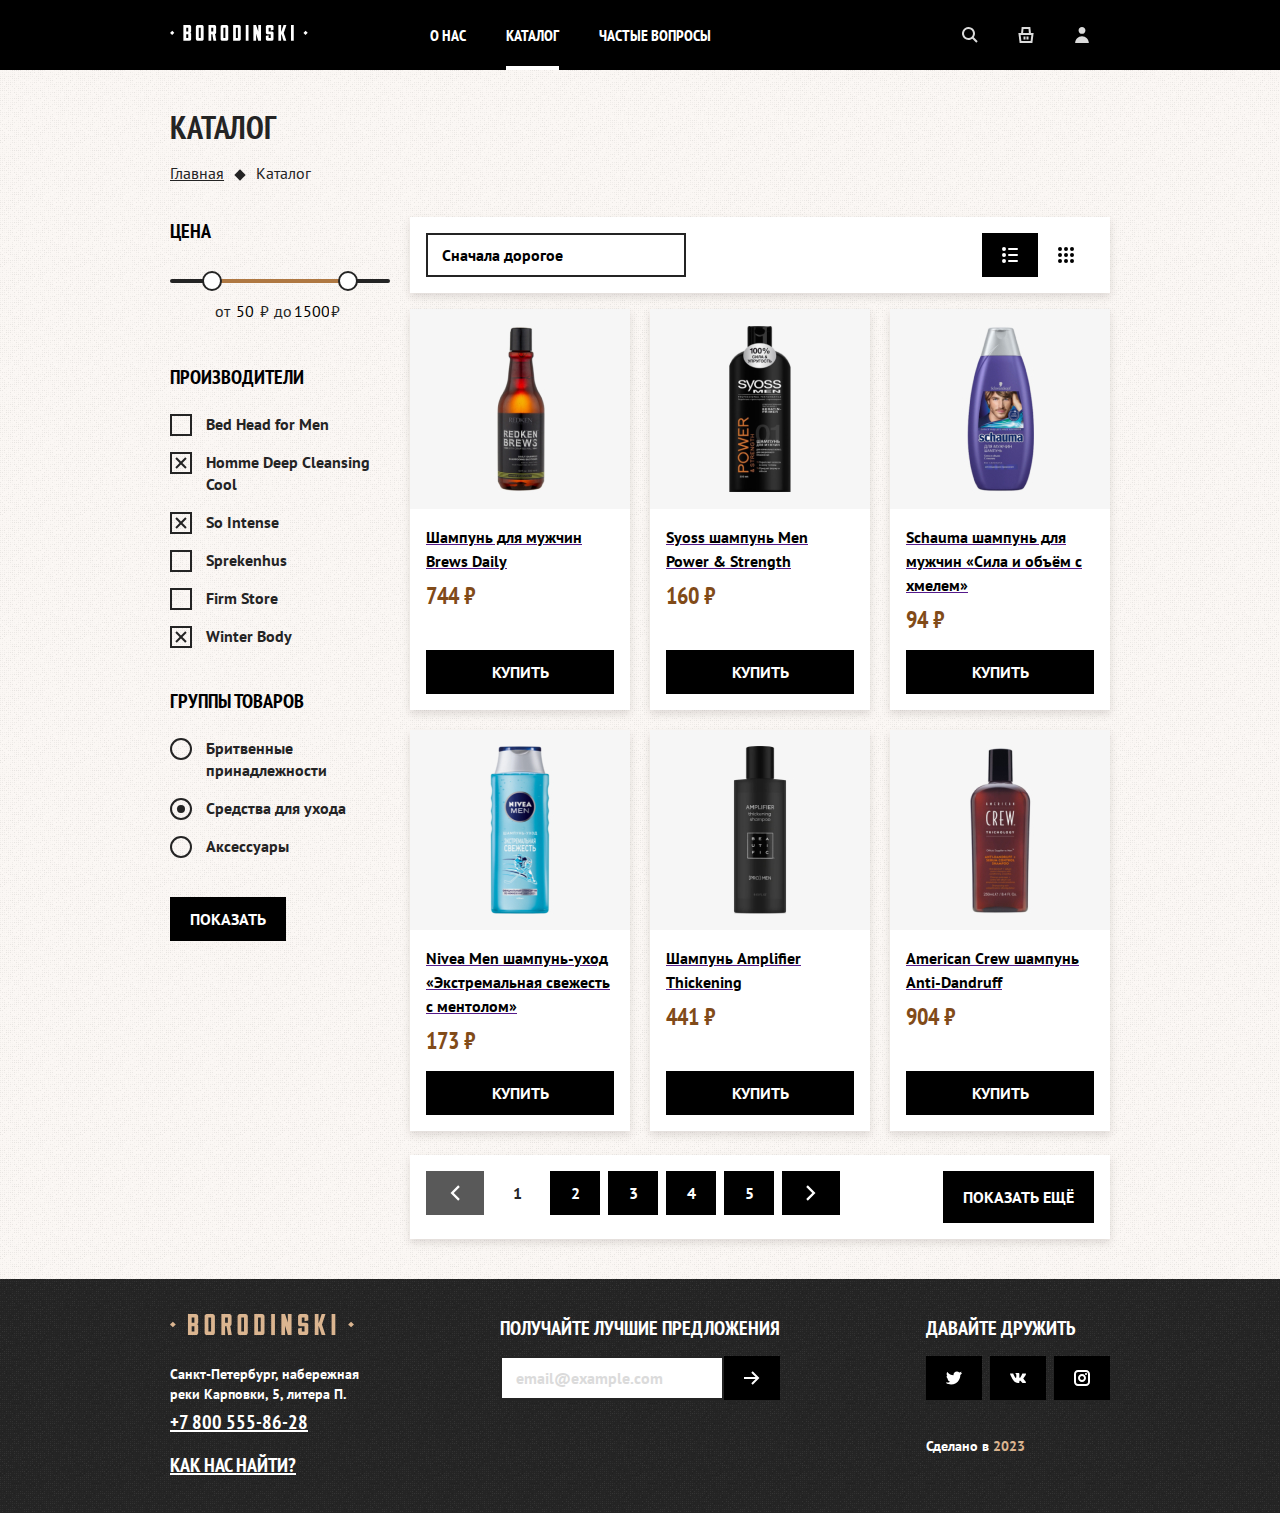
==== commit 31ded07c: "realese" ====
--- a/catalog.html
+++ b/catalog.html
@@ -362,6 +362,5 @@
             </section>
         </div>
     </footer>
-    1233213
 </body>
 </html>
